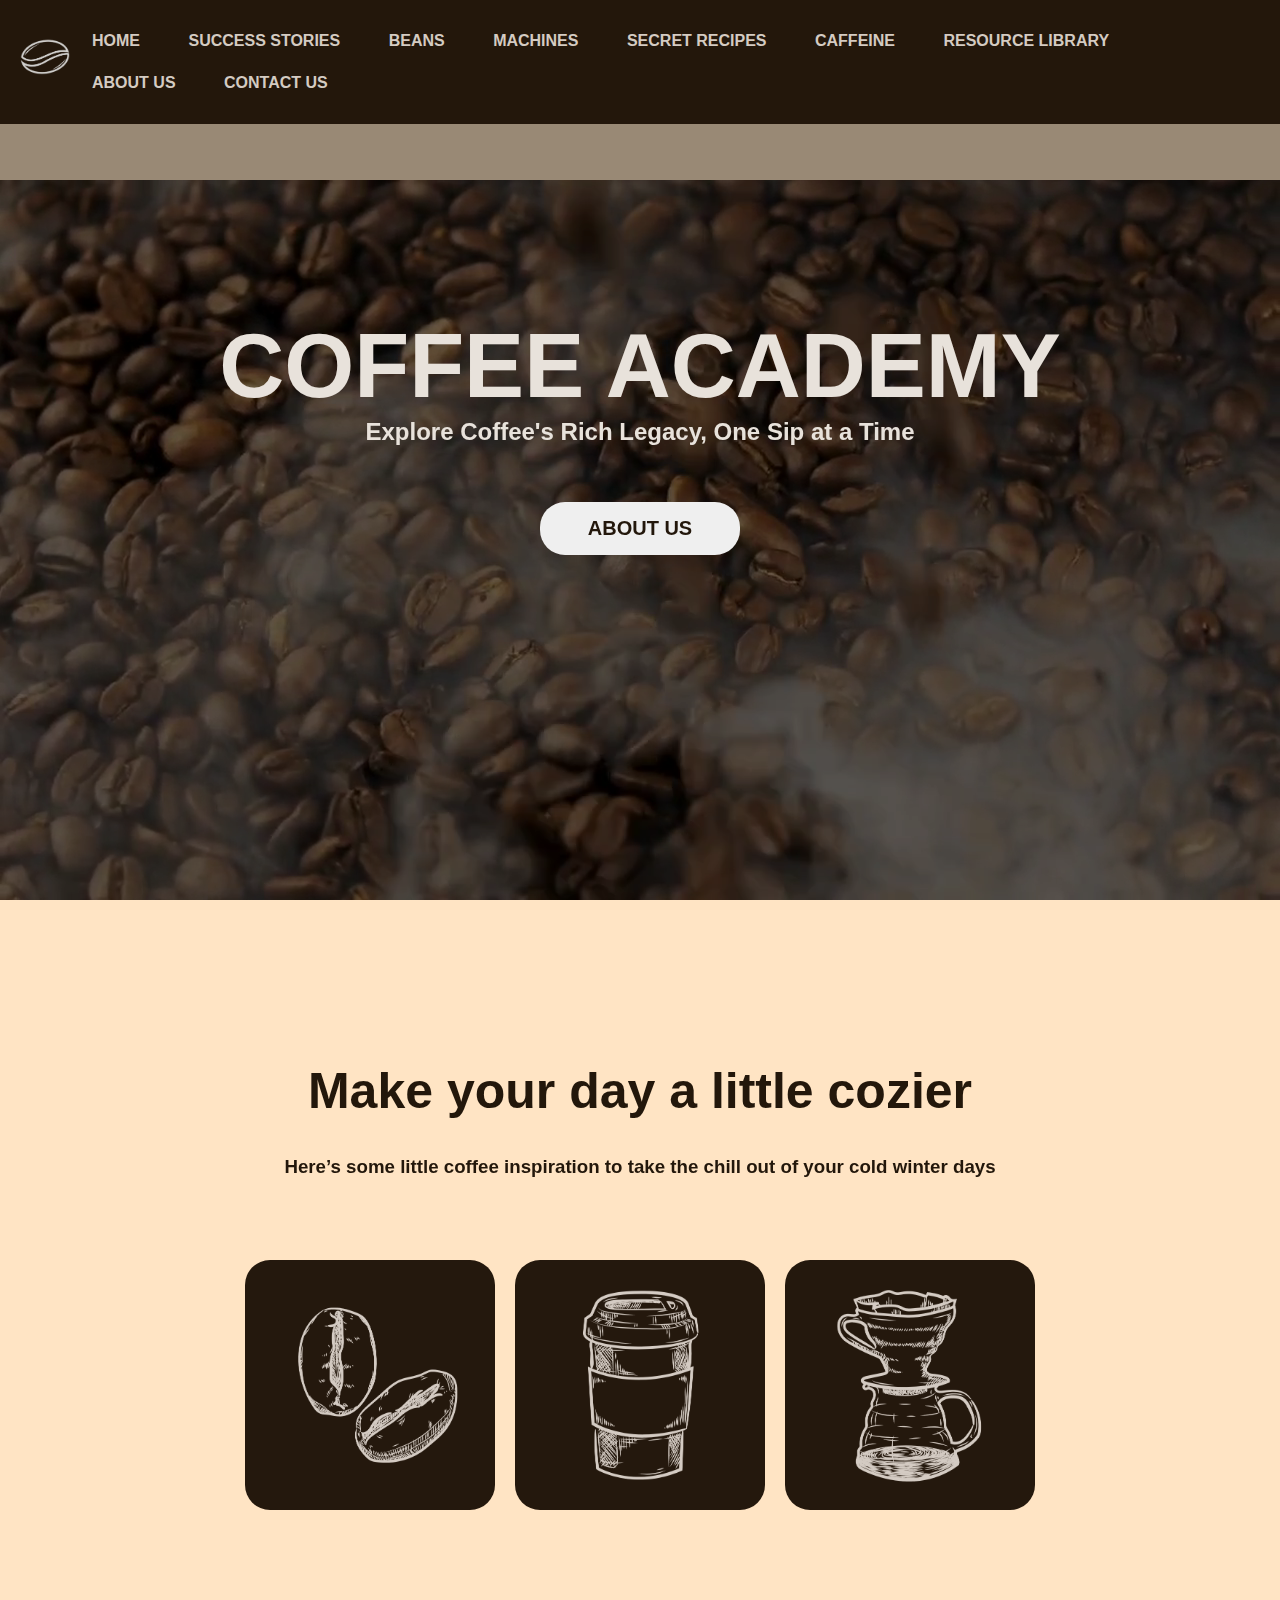
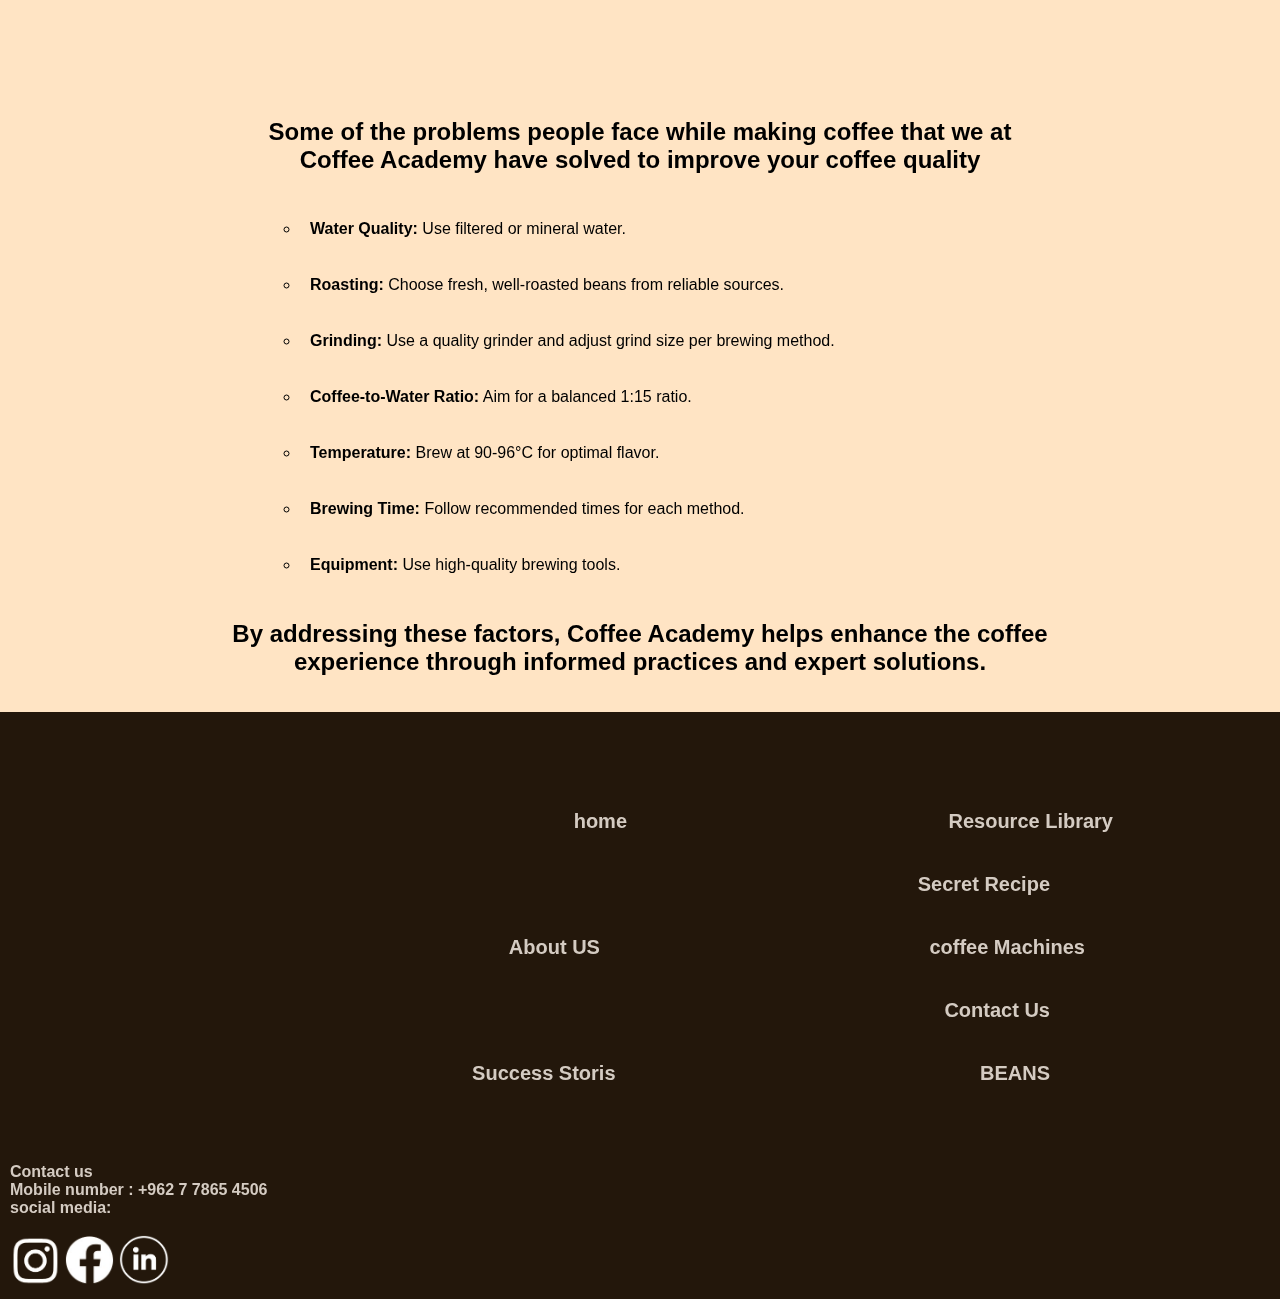
==== index.html @ eee1f83b "Update index.html" ====
<!DOCTYPE html>
<html lang="en">
<link rel="stylesheet" href="style.css">

<head>

  <title>COFFEE ACADEMY</title>
  <link rel="shortcut icon" type="x-icon" href="logopreview.png">
  <meta name="viewport" content="width=device-width, initial-scale=1.0">
  <style>
    .logo-left {
      position: fixed;
      top: 20%;
      left: -80px;
      width: 250px;
      opacity: 0.8;
      transform: rotate(-10deg);
      z-index: -2;

    }

    .logo-right {
      position: fixed;
      top: 50%;
      right: -60px;
      width: 250px;
      opacity: 0.8;
      transform: rotate(20deg);
      z-index: -2;
    }
  </style>
</head>




<body>


  <div class="panner">
    <video autoplay loop muted plays-inline>
      <source src="bun.mp4">
    </video>
    <div class="navbar">
      <a href="index.html"> <img class="logo" src="logo.png"></a>
      <nav>
        <ul>
          <li><a href="index.html">home</a></li>
          <li><a href="SuccessStoris.html">Success Stories</a></li>
          <li><a href="Albun.html">BEANS</a></li>
          <li><a href="Machines.html">Machines</a></li>
          <li><a href="SecretRecipe.html">Secret Recipes</a></li>
          <li><a href="caffeine.html">caffeine</a></li>
          <li><a href="ResourceLibrary.html">Resource Library</a></li>
          <li><a href="AboutUS.html">About Us</a></li>
          <li><a href="ContactUs.html">Contact Us</a></li>
        </ul>
      </nav>
    </div>


    <div class="content">
      <h1>COFFEE ACADEMY</h1>
      <h2>Explore Coffee's Rich Legacy, One Sip at a Time</h2>
      <br><br>
      <div>
        <a href="AboutUS.html"> <button type="button">ABOUT US</button></a>
      </div>
    </div>
  </div>
  <img class="logo-left" src="logo.png" alt="Logo">
  <img class="logo-right" src="logo.png" alt="Logo">

  <div class="medl">
    <br>
    <br>
    <br>
    <br>
    <br>
    <br>
    <br>
    <br>
    <br>

    <div class="med">
      <h1>Make your day a little cozier</h1>
      <br>
      <br>
      <h3>Here’s some little coffee inspiration to take the chill out of your cold winter days</h3>
    </div>
    <br>
    <br>
    <br>
    <br>


    <div class="imagess">



      <a href="Albun.html" id="beans">
        <div class="beans"></div>
      </a>


      <a href="SecretRecipe.html">
        <div class="Secret"></div>
      </a>

      <a href="Machines.html">
        <div class="machines"></div>
      </a>

    </div>
    <br>
    <br>
    <br>
    <br>
    <br>
    <br>
    <br>
    <br>
    <br>
    <div class="problems">
      <br>
      <br>



      <h2>Some of the problems people face while making coffee that we at <br><strong> Coffee Academy </strong>have
        solved to improve your coffee quality
      </h2>
      <br><br>

      <ul>
        <li>
          <strong> Water Quality:</strong> Use filtered or mineral water.

        </li>
        <br>
        <li>
          <strong> Roasting:</strong> Choose fresh, well-roasted beans from reliable sources.
        </li>
        <br>
        <li>
          <strong> Grinding:</strong> Use a quality grinder and adjust grind size per brewing method.
        </li>
        <br>
        <li>
          <strong> Coffee-to-Water Ratio:</strong> Aim for a balanced 1:15 ratio.
        </li>
        <br>
        <li>
          <strong> Temperature:</strong> Brew at 90-96°C for optimal flavor.
        </li>
        <br>
        <li>
          <strong> Brewing Time:</strong> Follow recommended times for each method.
        </li>
        <br>
        <li>
          <strong> Equipment:</strong> Use high-quality brewing tools.
        </li>
        <br>
      </ul>
      <br>


      <h2>By addressing these factors, Coffee Academy helps enhance the coffee<br> experience through informed practices
        and expert solutions.</h2>
      <br>
      <br>

    </div>
  </div>






  <div class="header">
    <br>
    <nav>
      <ul>
        <li style="padding: 20px 200px;"><a href="test.html">home</a></li>
        <li style="padding: 20px 117px;"> <a href="ResourceLibrary.html">Resource Library</a></li>
        <li><a href="SecretRecipe.html">Secret Recipe</a></li> <br>
        <li><a href="AboutUS.html">About US</a></li>
        <li style="padding: 20px 145px;"><a href="Machines.html">coffee Machines</a></li>
        <li> <a href="ContactUs.html">Contact Us</a></li> <br>
        <li><a href="SuccessStoris.html">Success Storis</a></li>
        <li><a href="Albun.html">BEANS</a></li>
      </ul>

    </nav>
    <br>
    <div class="fot">



      <p>Contact us</p>
      Mobile number : +962 7 7865 4506<br>
      social media: <br><br>
      <a href="https://www.instagram.com/_jehad05_/" target="_blank"><img src="instagram.png" width="50"></a>

      <a href="https://m.facebook.com/100013877677379/" target="_blank"><img src="facebook.png" width="50"></a>

      <a href="https://jo.linkedin.com/in/jehad-alhourani-33909a2b1?trk=people-guest_people_search-card"
        target="_blank"><img src="linkedin.png" width="50"></a>

    </div>

  </div>


</body>

</html>
---- style.css ----
* {
  margin: 0;
  padding: 0;
  font-family: sans-serif;
  box-sizing: border-box;
}

body {
  font-family: Arial, Helvetica, sans-serif;
  background-color: bisque;

}

.panner {
  width: 100%;
  height: 100vh;
  background-image: linear-gradient(rgba(0, 0, 0, 0.40), rgba(0, 0, 0, 0.40));
  background-position: center;
  background-size: center;
}

.navbar {
  width: 100%;
  padding: 20px;
  margin: auto;
  display: flex;
  align-items: center;
  justify-content: space-between;
  background-color: #23170B;
  position: fixed;
  top: 0;
  right: 0;
  left: 0;
  z-index: 1;

}

.logo {
  width: 50px;
  margin-top: -7px;
  cursor: pointer;
  border-radius: 70px;
}


.navbar ul li {
  list-style: none;
  display: inline-block;
  margin: 12px;

}

.navbar ul li a {
  text-decoration: none;
  text-transform: uppercase;
  color: #d4cbc2;
  font-weight: 600;
  padding: 10px;
}

li a:hover {
  background: rgb(0, 0, 0);
  transition: 0.3s;
  border-radius: 30px;
}

.navbar a:hover {
  color: #e8e2db;
}

.content {
  width: 100%;
  position: absolute;
  color: #e8e2db;
  top: 45%;
  transform: translateY(-50%);
  text-align: center;
  z-index: 0;
}

.content h1 {
  margin-top: 80px;
  font-size: 90px;
  font-weight: 800;
}

button {
  width: 200px;
  padding: 15px;
  margin: 20px 5px;
  text-align: center;
  border-radius: 25px;
  color: #23170B;
  border: 2px;
  font-size: 20px;
  cursor: pointer;
  font-weight: 600;
}

button:hover {
  background: #23170B;
  transition: 0.5s;
}

button:hover {
  color: #d4cbc3;
}

.panner video {
  position: absolute;
  right: 0;
  bottom: 0;
  z-index: -1;
}

@media(min-aspect-ratio : 16/9) {
  .panner video {
    width: 100%;
    height: auto;
  }
}

.email h1 {
  color: #23170B;
}

.email h2 {
  text-align: center;
  color: #23170B;
}

.email h3 {
  text-align: center;
  color: #544333;
}

.email h3:hover {
  background-color: #23170B;
  color: #d4cbc2;
  transition: 0.3s;
  border-radius: 25px;
  padding: 10px;
  margin: 15px;
}

.email a {
  text-decoration: none;
}

.header {
  background-color: #23170B;
  font-weight: 600;
  color: #d4cbc2;
  padding: 10px;
}

.header nav {
  margin-top: 10px;
  align-items: center;
  justify-content: flex-end;
  text-align: right;
  padding: 40px;

}

.header nav ul li {
  list-style: none;
  display: inline-block;
  padding: 20px 180px;

}

.header nav ul li a {
  color: #d4cbc2;
  text-decoration: none;
  font-size: 20px;
}

.fot {
  padding-bottom: 0;
}

.form {
  text-align: center
}

.f1 {

  font-size: 20px;
  font-weight: 600;

}

.centar {
  color: #23170B;
  margin: 0px 10px;
  padding: 10px;
}

.head {
  text-align: center;
  color: #d4cbc3;
}

.head1 {

  text-align: center;
  color: #d4cbc3;
}

.head2 {
  text-align: center;
  color: #23170B;
  padding: 10px;
}

.med {
  text-align: center;
  color: #23170B;
}

.med h1 {
  font-size: 50px;
}


.problems {
  text-align: center;
}

.problems ul li {
  list-style: circle;
  margin: 0px 300px;
  padding: 10px;
  text-align: left;
}


.imagess {
  justify-content: center;
  display: flex;
}

.beans {
  background-image: url(beanx.png);
  background-repeat: no-repeat;
  background-size: cover;
  background-position: center;
  z-index: 1;
  padding: 10px;
  border-radius: 25px;
  width: 250px;
  height: 250px;
  margin: 10px;
}

.beans:hover {
  background-image: url(BEANSBLUR.png);
  background-repeat: no-repeat;
  background-size: cover;
  width: 260px;
  height: 260px;
  transition: 0.5s;
}

.Secret {
  background-image: url(recepes.png);
  background-repeat: no-repeat;
  background-size: cover;
  background-position: center;
  z-index: 1;
  border-radius: 25px;
  width: 250px;
  height: 250px;
  margin: 10px;
}

.Secret:hover {
  background-image: url(SecretBLUR.png);
  background-repeat: no-repeat;
  background-size: cover;
  width: 260px;
  height: 260px;
  transition: 0.5s;
}

.machines {
  background-image: url(v60mach.png);
  background-repeat: no-repeat;
  background-size: cover;
  background-position: center;
  z-index: 1;
  border-radius: 25px;
  width: 250px;
  height: 250px;
  margin: 10px;
}

.machines:hover {
  background-image: url(MACHINESBLUR.png);
  background-repeat: no-repeat;
  background-size: cover;
  width: 260px;
  height: 260px;
  transition: 0.5s;
}
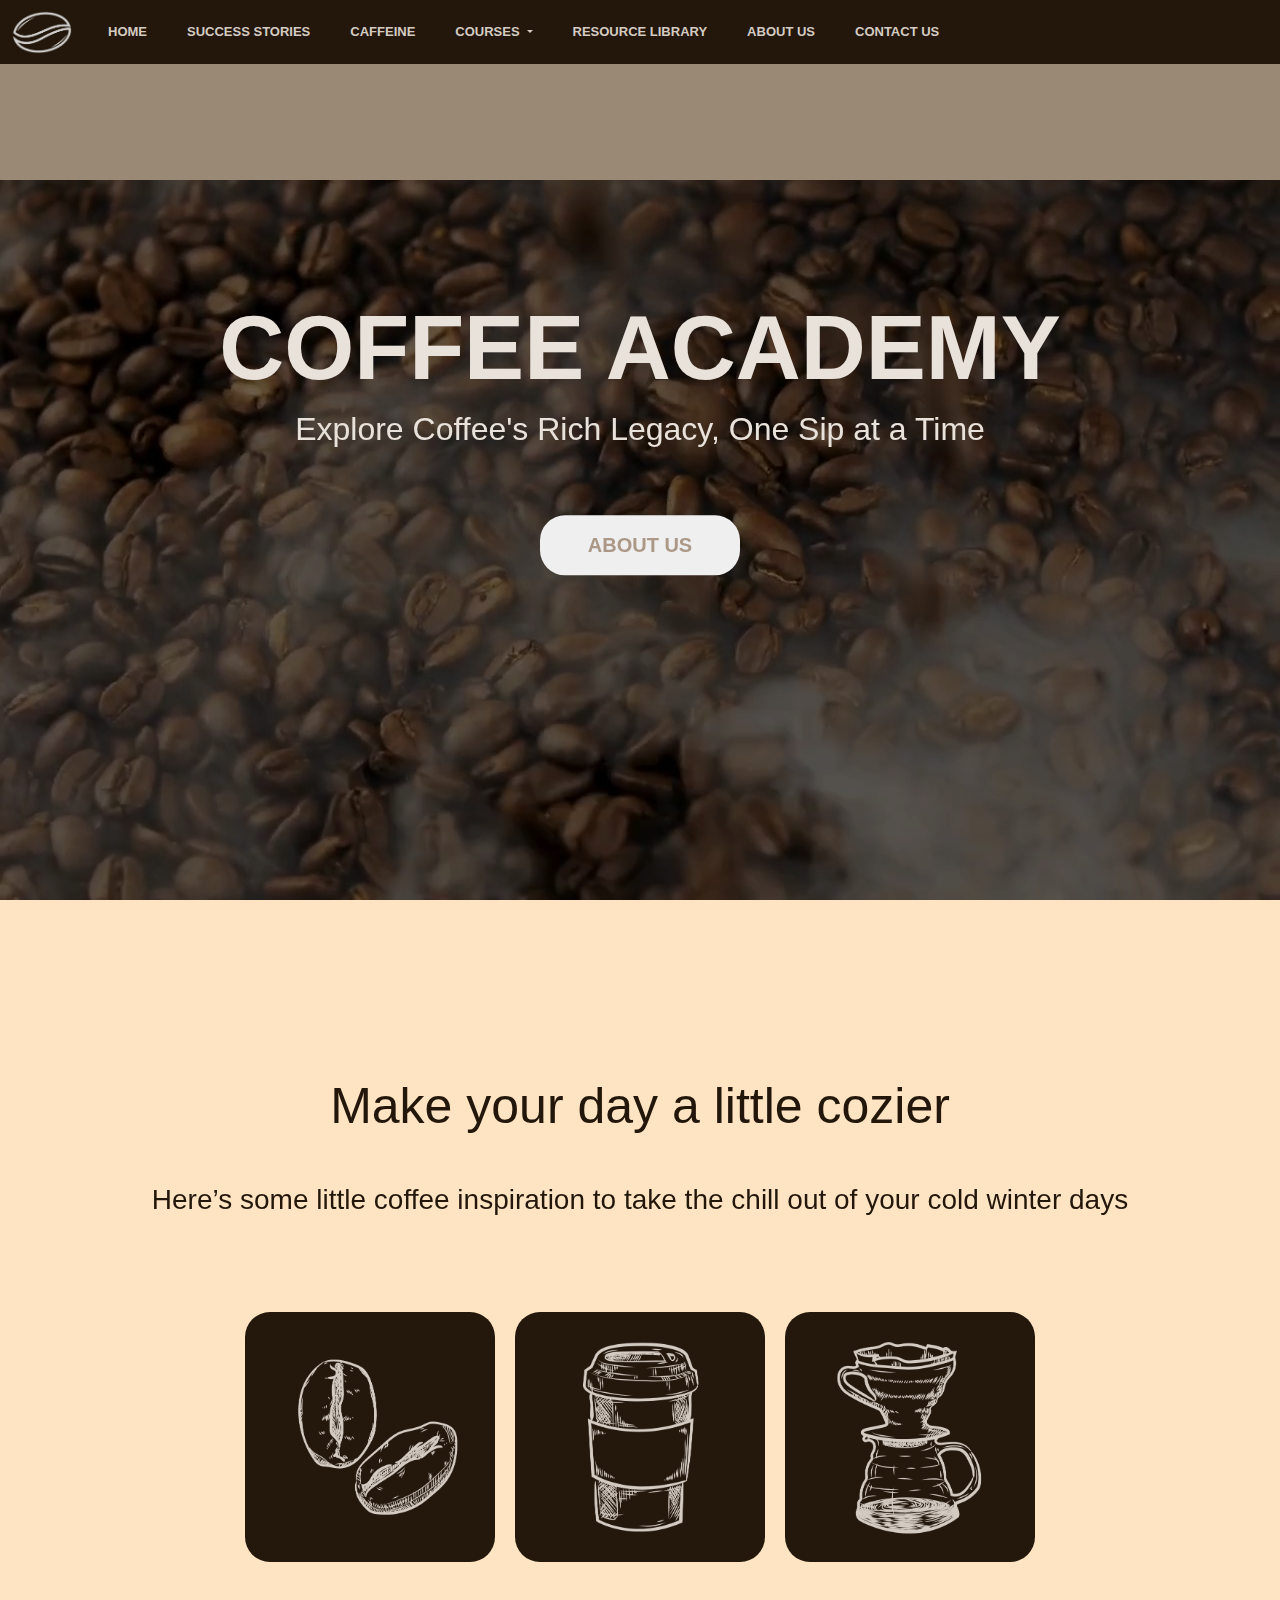
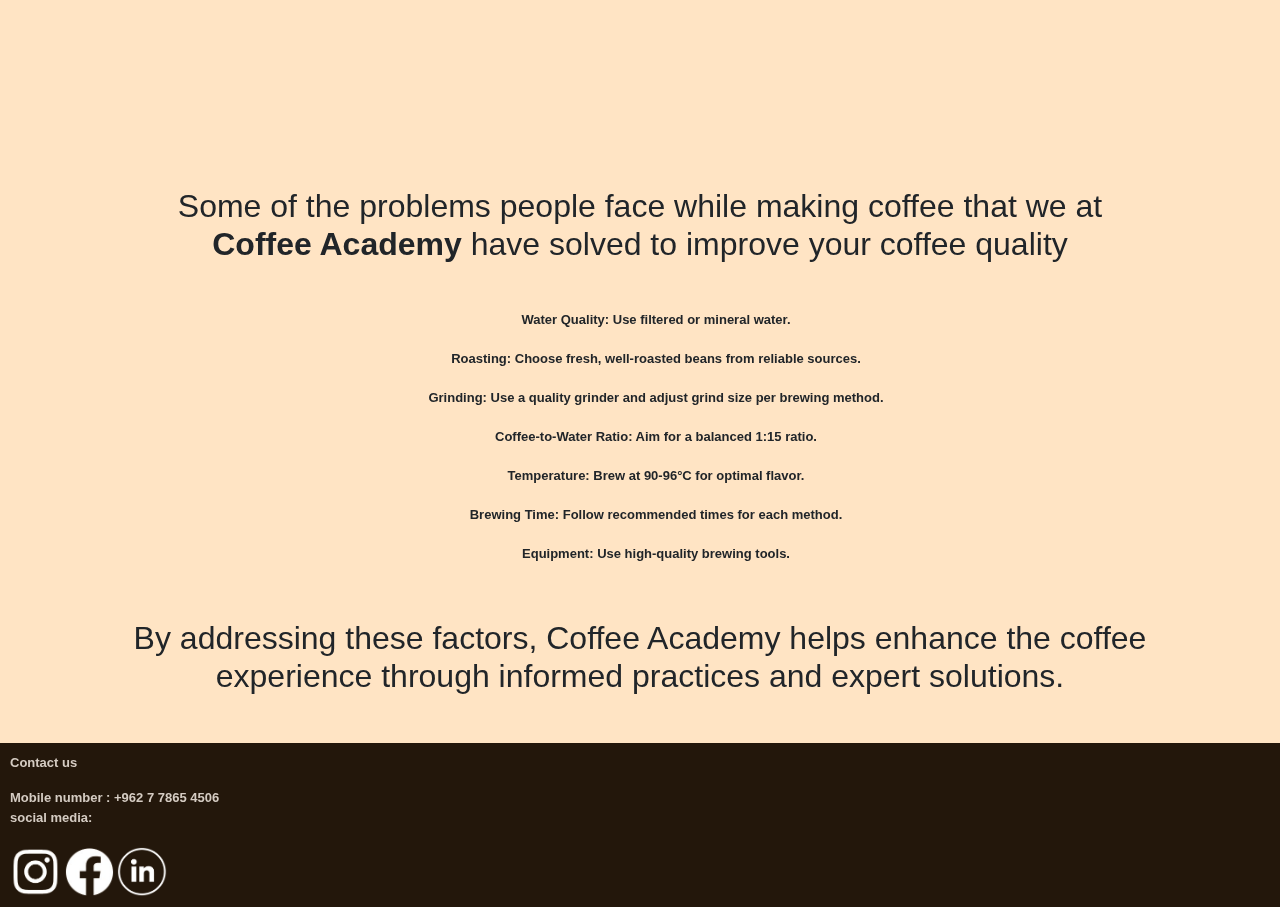
==== commit 02758585: "Update index.html" ====
--- a/index.html
+++ b/index.html
@@ -3,11 +3,23 @@
 <link rel="stylesheet" href="style.css">
 
 <head>
+    <link href="https://cdn.jsdelivr.net/npm/bootstrap@5.3.3/dist/css/bootstrap.min.css" rel="stylesheet" integrity="sha384-QWTKZyjpPEjISv5WaRU9OFeRpok6YctnYmDr5pNlyT2bRjXh0JMhjY6hW+ALEwIH" crossorigin="anonymous">
+
 
   <title>COFFEE ACADEMY</title>
   <link rel="shortcut icon" type="x-icon" href="logopreview.png">
   <meta name="viewport" content="width=device-width, initial-scale=1.0">
   <style>
+            body {
+            font-family: Arial, sans-serif;
+            margin: 0;
+            padding: 0;
+            font-family: serif;
+            font-weight: 600;
+            font-size: small;
+            background-color: bisque;
+
+        }
     .logo-left {
       position: fixed;
       top: 20%;
@@ -28,6 +40,77 @@
       transform: rotate(20deg);
       z-index: -2;
     }
+    .imagess {
+  justify-content: center;
+  
+  display: flex;
+  flex-wrap: wrap;
+  /* للتمديد  */
+  justify-content: center;
+}
+    .beans {
+  background-image: url(beanx.png);
+  background-repeat: no-repeat;
+  background-size: cover;
+  background-position: center;
+  z-index: 1;
+  padding: 10px;
+  border-radius: 25px;
+  width: 250px;
+  height: 250px;
+  margin: 10px;
+}
+
+.beans:hover {
+  background-image: url(BEANSBLUR.png);
+  background-repeat: no-repeat;
+  background-size: cover;
+  width: 260px;
+  height: 260px;
+  transition: 0.5s;
+}
+
+.Secret {
+  background-image: url(recepes.png);
+  background-repeat: no-repeat;
+  background-size: cover;
+  background-position: center;
+  z-index: 1;
+  border-radius: 25px;
+  width: 250px;
+  height: 250px;
+  margin: 10px;
+}
+
+.Secret:hover {
+  background-image: url(SecretBLUR.png);
+  background-repeat: no-repeat;
+  background-size: cover;
+  width: 260px;
+  height: 260px;
+  transition: 0.5s;
+}
+
+.machines {
+  background-image: url(v60mach.png);
+  background-repeat: no-repeat;
+  background-size: cover;
+  background-position: center;
+  z-index: 1;
+  border-radius: 25px;
+  width: 250px;
+  height: 250px;
+  margin: 10px;
+}
+
+.machines:hover {
+  background-image: url(MACHINESBLUR.png);
+  background-repeat: no-repeat;
+  background-size: cover;
+  width: 260px;
+  height: 260px;
+  transition: 0.5s;
+}
   </style>
 </head>
 
@@ -36,41 +119,83 @@
 
 <body>
 
+<div class="container-fluid" style="padding: 0%;">
 
   <div class="panner">
     <video autoplay loop muted plays-inline>
       <source src="bun.mp4">
     </video>
-    <div class="navbar">
-      <a href="index.html"> <img class="logo" src="logo.png"></a>
-      <nav>
-        <ul>
-          <li><a href="index.html">home</a></li>
-          <li><a href="SuccessStoris.html">Success Stories</a></li>
-          <li><a href="Albun.html">BEANS</a></li>
-          <li><a href="Machines.html">Machines</a></li>
-          <li><a href="SecretRecipe.html">Secret Recipes</a></li>
-          <li><a href="caffeine.html">caffeine</a></li>
-          <li><a href="ResourceLibrary.html">Resource Library</a></li>
-          <li><a href="AboutUS.html">About Us</a></li>
-          <li><a href="ContactUs.html">Contact Us</a></li>
-        </ul>
+    <nav class="navbar navbar-expand-lg bg-body-tertiary" style="padding: 0%;" >
+      <div class="container-fluid" style="  background-color: #23170B;  ;">
+            <a class="navbar-brand" href="index.html">
+                <img src="logo.png" alt="Bootstrap" width="60" height="44">
+              </a>
+          <button class="navbar-toggler" type="button" data-bs-toggle="collapse" data-bs-target="#navbarSupportedContent" aria-controls="navbarSupportedContent" aria-expanded="false" aria-label="Toggle navigation">
+            <span class="navbar-toggler-icon"></span>
+          </button>
+          <div class="collapse navbar-collapse" id="navbarSupportedContent">
+            <ul class="navbar-nav me-auto mb-2 mb-lg-0">
+              <li class="nav-item">
+                <a class="nav-link active" aria-current="page" href="index.html" style="color: #d4cbc2;">Home</a>
+              </li>
+              <li class="nav-item">
+                <a class="nav-link" href="SuccessStoris.html" style="color: #d4cbc2;">Success Stories</a>
+              </li>
+              <li class="nav-item">
+                <a class="nav-link" href="caffeine.html" style="color: #d4cbc2;">caffeine</a>
+              </li>
+              <li class="nav-item dropdown">
+                <a class="nav-link dropdown-toggle"  role="button" data-bs-toggle="dropdown" aria-expanded="false" style="color: #d4cbc2;">
+                  Courses
+                </a>
+                <ul class="dropdown-menu" style="  background-color: #23170B; ">
+                  <li><a class="dropdown-item" href="Albun.html" style="color: #d4cbc2;">BEANS</a></li>
+                  <li><a class="dropdown-item" href="Machines.html" style="color: #d4cbc2;">Machines</a></li>
+                  <li><a class="dropdown-item" href="SecretRecipe.html" style="color: #d4cbc2;">Secret Recipes</a></li>
+                </ul>
+              </li>
+              <li class="nav-item">
+                <a class="nav-link" href="ResourceLibrary.html" style="color: #d4cbc2;">Resource Library</a>
+              </li>
+              <li class="nav-item">
+                <a class="nav-link" href="AboutUS.html" style="color: #d4cbc2;">About Us</a>
+              </li>
+              <li class="nav-item">
+                <a class="nav-link" href="ContactUs.html" style="color: #d4cbc2;">Contact Us</a>
+              </li>
+              
+            </ul>
+            
+          </div>
+        </div>
       </nav>
-    </div>
-
+
+      
 
     <div class="content">
       <h1>COFFEE ACADEMY</h1>
       <h2>Explore Coffee's Rich Legacy, One Sip at a Time</h2>
       <br><br>
-      <div>
-        <a href="AboutUS.html"> <button type="button">ABOUT US</button></a>
+      <div >
+        <a href="AboutUS.html"> <button type="button" style="  width: 200px;
+          padding: 15px;
+          margin: 20px 5px;
+          text-align: center;
+          border-radius: 25px;
+          color: #ab9887;
+          border: 2px;
+          font-size: 20px;
+          cursor: pointer;
+          font-weight: 600;
+          
+          ">ABOUT US</button></a>
       </div>
     </div>
   </div>
+</div>
   <img class="logo-left" src="logo.png" alt="Logo">
   <img class="logo-right" src="logo.png" alt="Logo">
-
+  
   <div class="medl">
     <br>
     <br>
@@ -94,10 +219,10 @@
     <br>
 
 
-    <div class="imagess">
-
-
-
+    <div class="imagess ">
+
+
+      
       <a href="Albun.html" id="beans">
         <div class="beans"></div>
       </a>
@@ -121,7 +246,7 @@
     <br>
     <br>
     <br>
-    <div class="problems">
+    <div class="container-fluid" style="text-align: center;">
       <br>
       <br>
 
@@ -132,7 +257,7 @@
       </h2>
       <br><br>
 
-      <ul>
+      <ul style="list-style: none;">
         <li>
           <strong> Water Quality:</strong> Use filtered or mineral water.
 
@@ -180,21 +305,7 @@
 
 
   <div class="header">
-    <br>
-    <nav>
-      <ul>
-        <li style="padding: 20px 200px;"><a href="test.html">home</a></li>
-        <li style="padding: 20px 117px;"> <a href="ResourceLibrary.html">Resource Library</a></li>
-        <li><a href="SecretRecipe.html">Secret Recipe</a></li> <br>
-        <li><a href="AboutUS.html">About US</a></li>
-        <li style="padding: 20px 145px;"><a href="Machines.html">coffee Machines</a></li>
-        <li> <a href="ContactUs.html">Contact Us</a></li> <br>
-        <li><a href="SuccessStoris.html">Success Storis</a></li>
-        <li><a href="Albun.html">BEANS</a></li>
-      </ul>
-
-    </nav>
-    <br>
+   
     <div class="fot">
 
 
@@ -214,6 +325,7 @@
   </div>
 
 
+<script src="https://cdn.jsdelivr.net/npm/bootstrap@5.3.3/dist/js/bootstrap.bundle.min.js" integrity="sha384-YvpcrYf0tY3lHB60NNkmXc5s9fDVZLESaAA55NDzOxhy9GkcIdslK1eN7N6jIeHz" crossorigin="anonymous"></script>
 </body>
 
 </html>
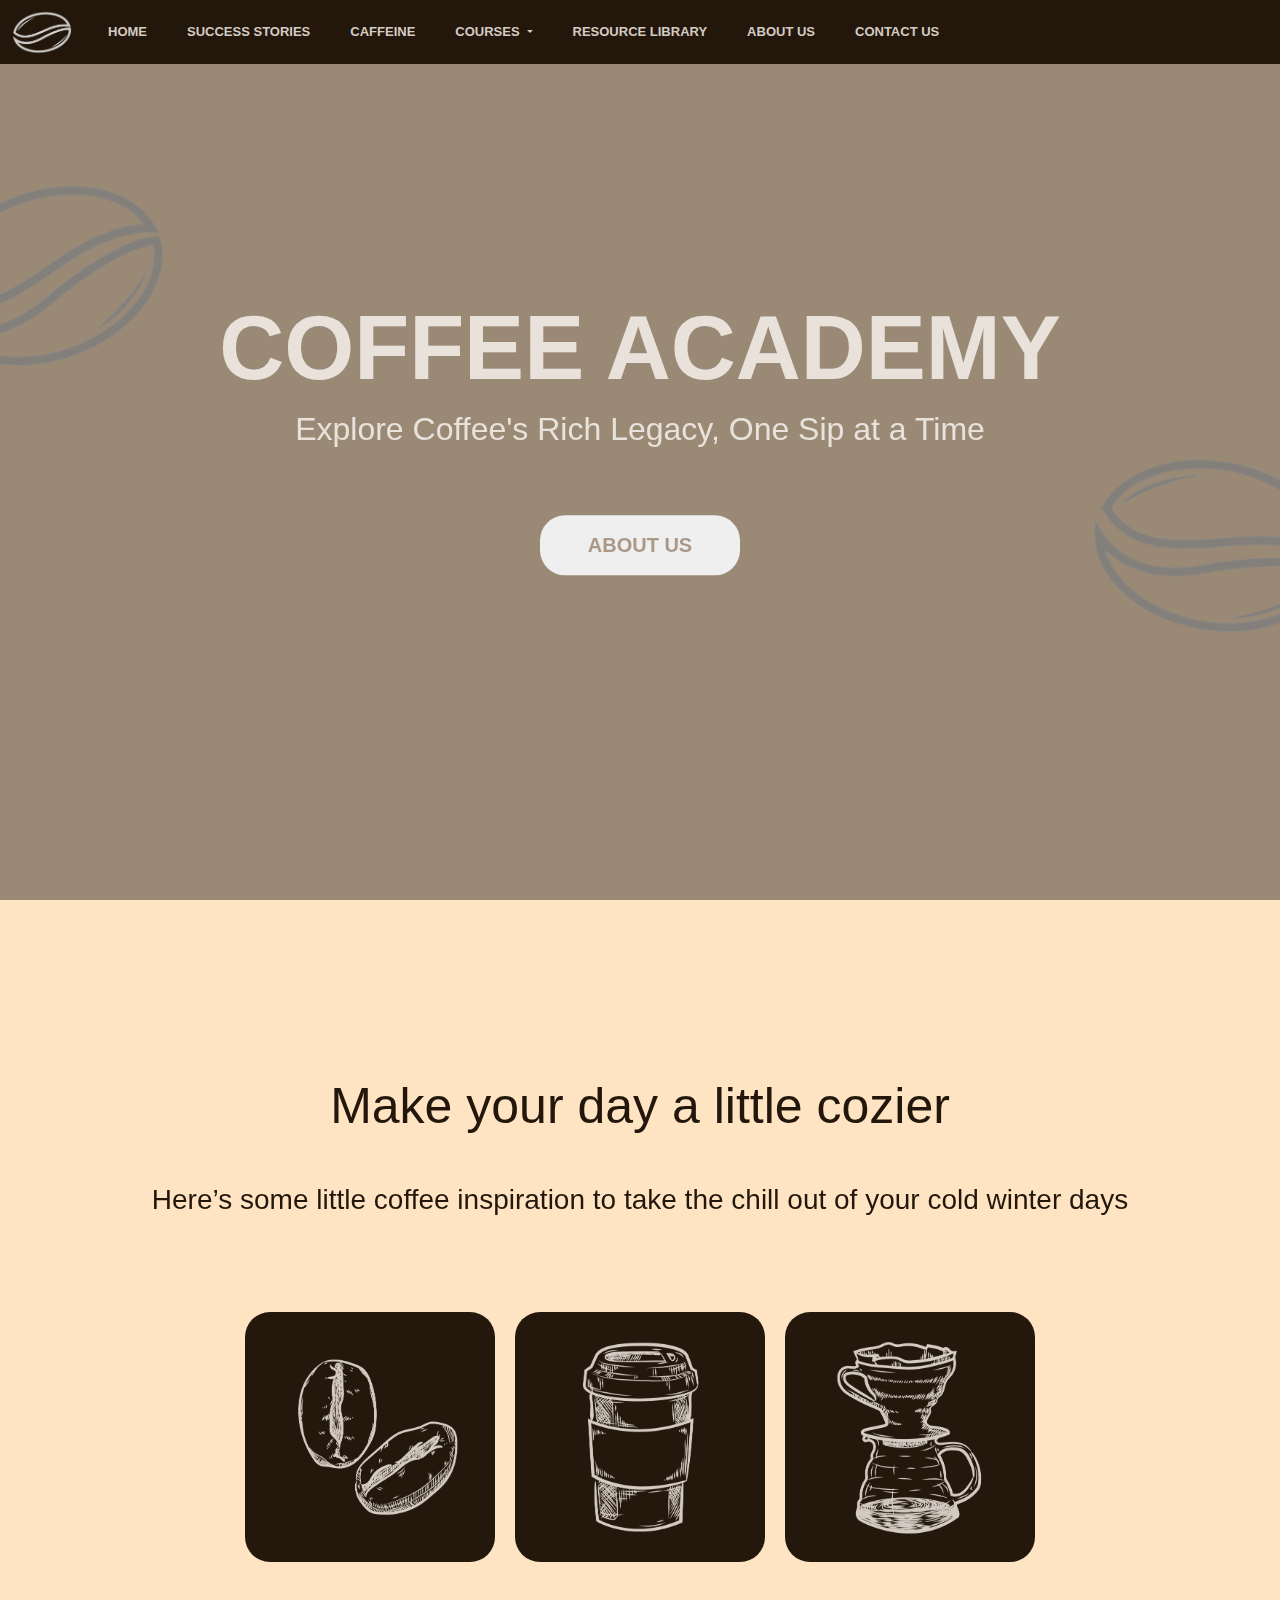
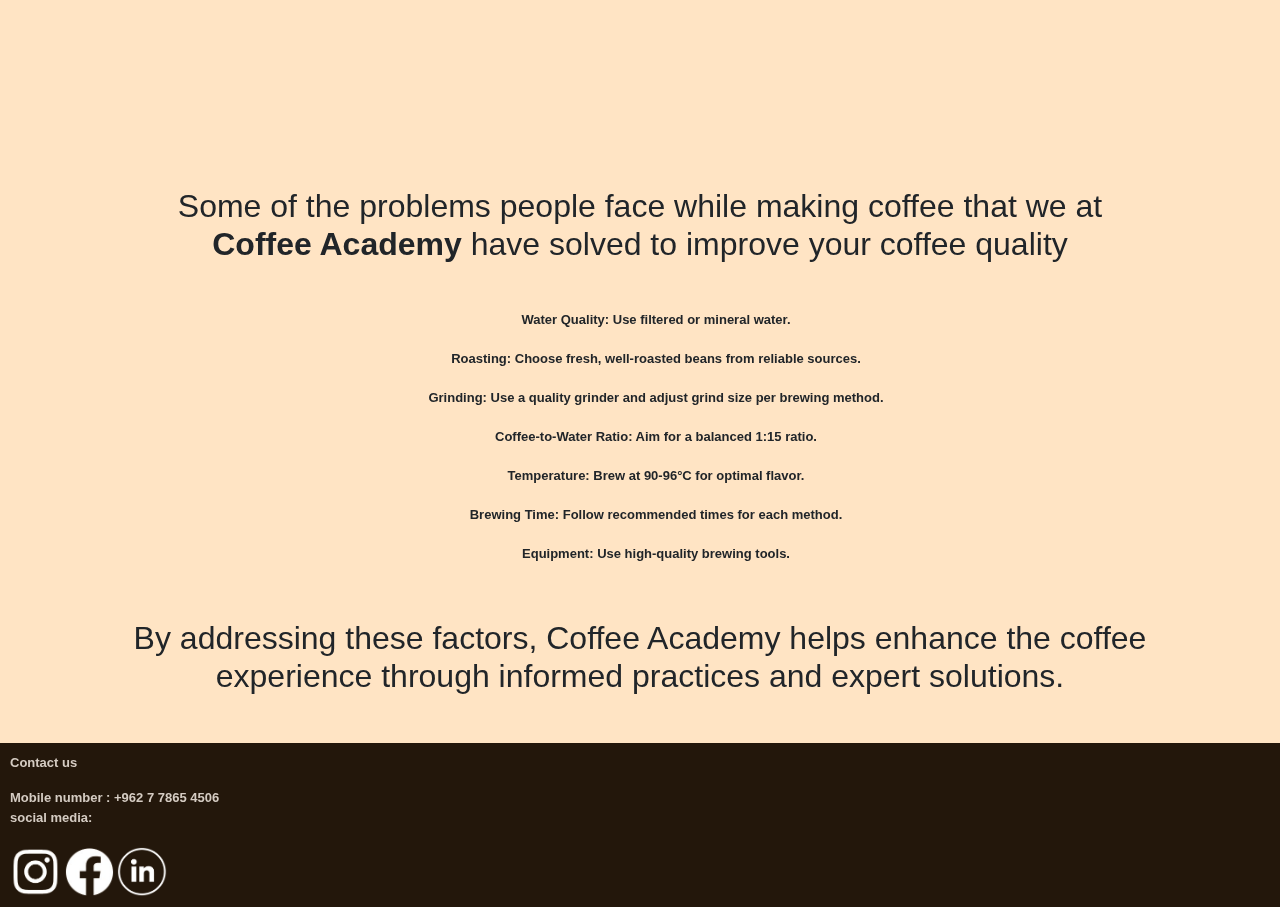
==== commit b16d1b7a: "Update index.html" ====
--- a/index.html
+++ b/index.html
@@ -3,23 +3,25 @@
 <link rel="stylesheet" href="style.css">
 
 <head>
-    <link href="https://cdn.jsdelivr.net/npm/bootstrap@5.3.3/dist/css/bootstrap.min.css" rel="stylesheet" integrity="sha384-QWTKZyjpPEjISv5WaRU9OFeRpok6YctnYmDr5pNlyT2bRjXh0JMhjY6hW+ALEwIH" crossorigin="anonymous">
+  <link href="https://cdn.jsdelivr.net/npm/bootstrap@5.3.3/dist/css/bootstrap.min.css" rel="stylesheet"
+    integrity="sha384-QWTKZyjpPEjISv5WaRU9OFeRpok6YctnYmDr5pNlyT2bRjXh0JMhjY6hW+ALEwIH" crossorigin="anonymous">
 
 
   <title>COFFEE ACADEMY</title>
   <link rel="shortcut icon" type="x-icon" href="logopreview.png">
   <meta name="viewport" content="width=device-width, initial-scale=1.0">
   <style>
-            body {
-            font-family: Arial, sans-serif;
-            margin: 0;
-            padding: 0;
-            font-family: serif;
-            font-weight: 600;
-            font-size: small;
-            background-color: bisque;
-
-        }
+    body {
+      font-family: Arial, sans-serif;
+      margin: 0;
+      padding: 0;
+      font-family: serif;
+      font-weight: 600;
+      font-size: small;
+      background-color: bisque;
+
+    }
+
     .logo-left {
       position: fixed;
       top: 20%;
@@ -40,77 +42,84 @@
       transform: rotate(20deg);
       z-index: -2;
     }
+
     .imagess {
-  justify-content: center;
-  
-  display: flex;
-  flex-wrap: wrap;
-  /* للتمديد  */
-  justify-content: center;
-}
+      justify-content: center;
+
+      display: flex;
+      flex-wrap: wrap;
+      /* للتمديد  */
+      justify-content: center;
+    }
+
     .beans {
-  background-image: url(beanx.png);
-  background-repeat: no-repeat;
-  background-size: cover;
-  background-position: center;
-  z-index: 1;
-  padding: 10px;
-  border-radius: 25px;
-  width: 250px;
-  height: 250px;
-  margin: 10px;
-}
-
-.beans:hover {
-  background-image: url(BEANSBLUR.png);
-  background-repeat: no-repeat;
-  background-size: cover;
-  width: 260px;
-  height: 260px;
-  transition: 0.5s;
-}
-
-.Secret {
-  background-image: url(recepes.png);
-  background-repeat: no-repeat;
-  background-size: cover;
-  background-position: center;
-  z-index: 1;
-  border-radius: 25px;
-  width: 250px;
-  height: 250px;
-  margin: 10px;
-}
-
-.Secret:hover {
-  background-image: url(SecretBLUR.png);
-  background-repeat: no-repeat;
-  background-size: cover;
-  width: 260px;
-  height: 260px;
-  transition: 0.5s;
-}
-
-.machines {
-  background-image: url(v60mach.png);
-  background-repeat: no-repeat;
-  background-size: cover;
-  background-position: center;
-  z-index: 1;
-  border-radius: 25px;
-  width: 250px;
-  height: 250px;
-  margin: 10px;
-}
-
-.machines:hover {
-  background-image: url(MACHINESBLUR.png);
-  background-repeat: no-repeat;
-  background-size: cover;
-  width: 260px;
-  height: 260px;
-  transition: 0.5s;
-}
+      background-image: url(beanx.png);
+      background-repeat: no-repeat;
+      background-size: cover;
+      background-position: center;
+      z-index: 1;
+      padding: 10px;
+      border-radius: 25px;
+      width: 250px;
+      height: 250px;
+      margin: 10px;
+    }
+
+    .beans:hover {
+      background-image: url(BEANSBLUR.png);
+      background-repeat: no-repeat;
+      background-size: cover;
+      width: 260px;
+      height: 260px;
+      transition: 0.5s;
+    }
+
+    .Secret {
+      background-image: url(recepes.png);
+      background-repeat: no-repeat;
+      background-size: cover;
+      background-position: center;
+      z-index: 1;
+      border-radius: 25px;
+      width: 250px;
+      height: 250px;
+      margin: 10px;
+    }
+
+    .Secret:hover {
+      background-image: url(SecretBLUR.png);
+      background-repeat: no-repeat;
+      background-size: cover;
+      width: 260px;
+      height: 260px;
+      transition: 0.5s;
+    }
+
+    .machines {
+      background-image: url(v60mach.png);
+      background-repeat: no-repeat;
+      background-size: cover;
+      background-position: center;
+      z-index: 1;
+      border-radius: 25px;
+      width: 250px;
+      height: 250px;
+      margin: 10px;
+    }
+
+    .machines:hover {
+      background-image: url(MACHINESBLUR.png);
+      background-repeat: no-repeat;
+      background-size: cover;
+      width: 260px;
+      height: 260px;
+      transition: 0.5s;
+    }
+
+    .navbar-toggler-icon {
+      background-color: #d4cbc2;
+      border-radius: 10px;
+    }
   </style>
 </head>
 
@@ -119,18 +128,18 @@
 
 <body>
 
-<div class="container-fluid" style="padding: 0%;">
-
-  <div class="panner">
-    <video autoplay loop muted plays-inline>
-      <source src="bun.mp4">
-    </video>
-    <nav class="navbar navbar-expand-lg bg-body-tertiary" style="padding: 0%;" >
-      <div class="container-fluid" style="  background-color: #23170B;  ;">
-            <a class="navbar-brand" href="index.html">
-                <img src="logo.png" alt="Bootstrap" width="60" height="44">
-              </a>
-          <button class="navbar-toggler" type="button" data-bs-toggle="collapse" data-bs-target="#navbarSupportedContent" aria-controls="navbarSupportedContent" aria-expanded="false" aria-label="Toggle navigation">
+  <div class="container-fluid" style="padding: 0%;">
+
+    <div class="panner">
+
+      <nav class="navbar navbar-expand-lg bg-body-tertiary" style="padding: 0%;">
+        <div class="container-fluid" style="  background-color: #23170B;  ;">
+          <a class="navbar-brand" href="index.html">
+            <img src="logo.png" alt="Bootstrap" width="60" height="44">
+          </a>
+          <button class="navbar-toggler" type="button" data-bs-toggle="collapse"
+            data-bs-target="#navbarSupportedContent" aria-controls="navbarSupportedContent" aria-expanded="false"
+            aria-label="Toggle navigation">
             <span class="navbar-toggler-icon"></span>
           </button>
           <div class="collapse navbar-collapse" id="navbarSupportedContent">
@@ -145,7 +154,8 @@
                 <a class="nav-link" href="caffeine.html" style="color: #d4cbc2;">caffeine</a>
               </li>
               <li class="nav-item dropdown">
-                <a class="nav-link dropdown-toggle"  role="button" data-bs-toggle="dropdown" aria-expanded="false" style="color: #d4cbc2;">
+                <a class="nav-link dropdown-toggle" role="button" data-bs-toggle="dropdown" aria-expanded="false"
+                  style="color: #d4cbc2;">
                   Courses
                 </a>
                 <ul class="dropdown-menu" style="  background-color: #23170B; ">
@@ -163,21 +173,21 @@
               <li class="nav-item">
                 <a class="nav-link" href="ContactUs.html" style="color: #d4cbc2;">Contact Us</a>
               </li>
-              
+
             </ul>
-            
+
           </div>
         </div>
       </nav>
 
-      
-
-    <div class="content">
-      <h1>COFFEE ACADEMY</h1>
-      <h2>Explore Coffee's Rich Legacy, One Sip at a Time</h2>
-      <br><br>
-      <div >
-        <a href="AboutUS.html"> <button type="button" style="  width: 200px;
+
+
+      <div class="content">
+        <h1>COFFEE ACADEMY</h1>
+        <h2>Explore Coffee's Rich Legacy, One Sip at a Time</h2>
+        <br><br>
+        <div>
+          <a href="AboutUS.html"> <button type="button" style="  width: 200px;
           padding: 15px;
           margin: 20px 5px;
           text-align: center;
@@ -189,13 +199,13 @@
           font-weight: 600;
           
           ">ABOUT US</button></a>
+        </div>
       </div>
     </div>
   </div>
-</div>
   <img class="logo-left" src="logo.png" alt="Logo">
   <img class="logo-right" src="logo.png" alt="Logo">
-  
+
   <div class="medl">
     <br>
     <br>
@@ -222,7 +232,7 @@
     <div class="imagess ">
 
 
-      
+
       <a href="Albun.html" id="beans">
         <div class="beans"></div>
       </a>
@@ -305,7 +315,7 @@
 
 
   <div class="header">
-   
+
     <div class="fot">
 
 
@@ -325,7 +335,9 @@
   </div>
 
 
-<script src="https://cdn.jsdelivr.net/npm/bootstrap@5.3.3/dist/js/bootstrap.bundle.min.js" integrity="sha384-YvpcrYf0tY3lHB60NNkmXc5s9fDVZLESaAA55NDzOxhy9GkcIdslK1eN7N6jIeHz" crossorigin="anonymous"></script>
+  <script src="https://cdn.jsdelivr.net/npm/bootstrap@5.3.3/dist/js/bootstrap.bundle.min.js"
+    integrity="sha384-YvpcrYf0tY3lHB60NNkmXc5s9fDVZLESaAA55NDzOxhy9GkcIdslK1eN7N6jIeHz"
+    crossorigin="anonymous"></script>
 </body>
 
 </html>
--- a/style.css
+++ b/style.css
@@ -66,6 +66,7 @@
 
 .navbar a:hover {
   color: #e8e2db;
+  transition: 0.1s;
 }
 
 .content {
@@ -119,6 +120,12 @@
     height: auto;
   }
 }
+@media(max-aspect-ratio : 16/9) {
+  .panner video {
+    width: auto;
+    height: 100%;
+  }
+}
 
 .email h1 {
   color: #23170B;
@@ -303,4 +310,4 @@
   width: 260px;
   height: 260px;
   transition: 0.5s;
-}+}
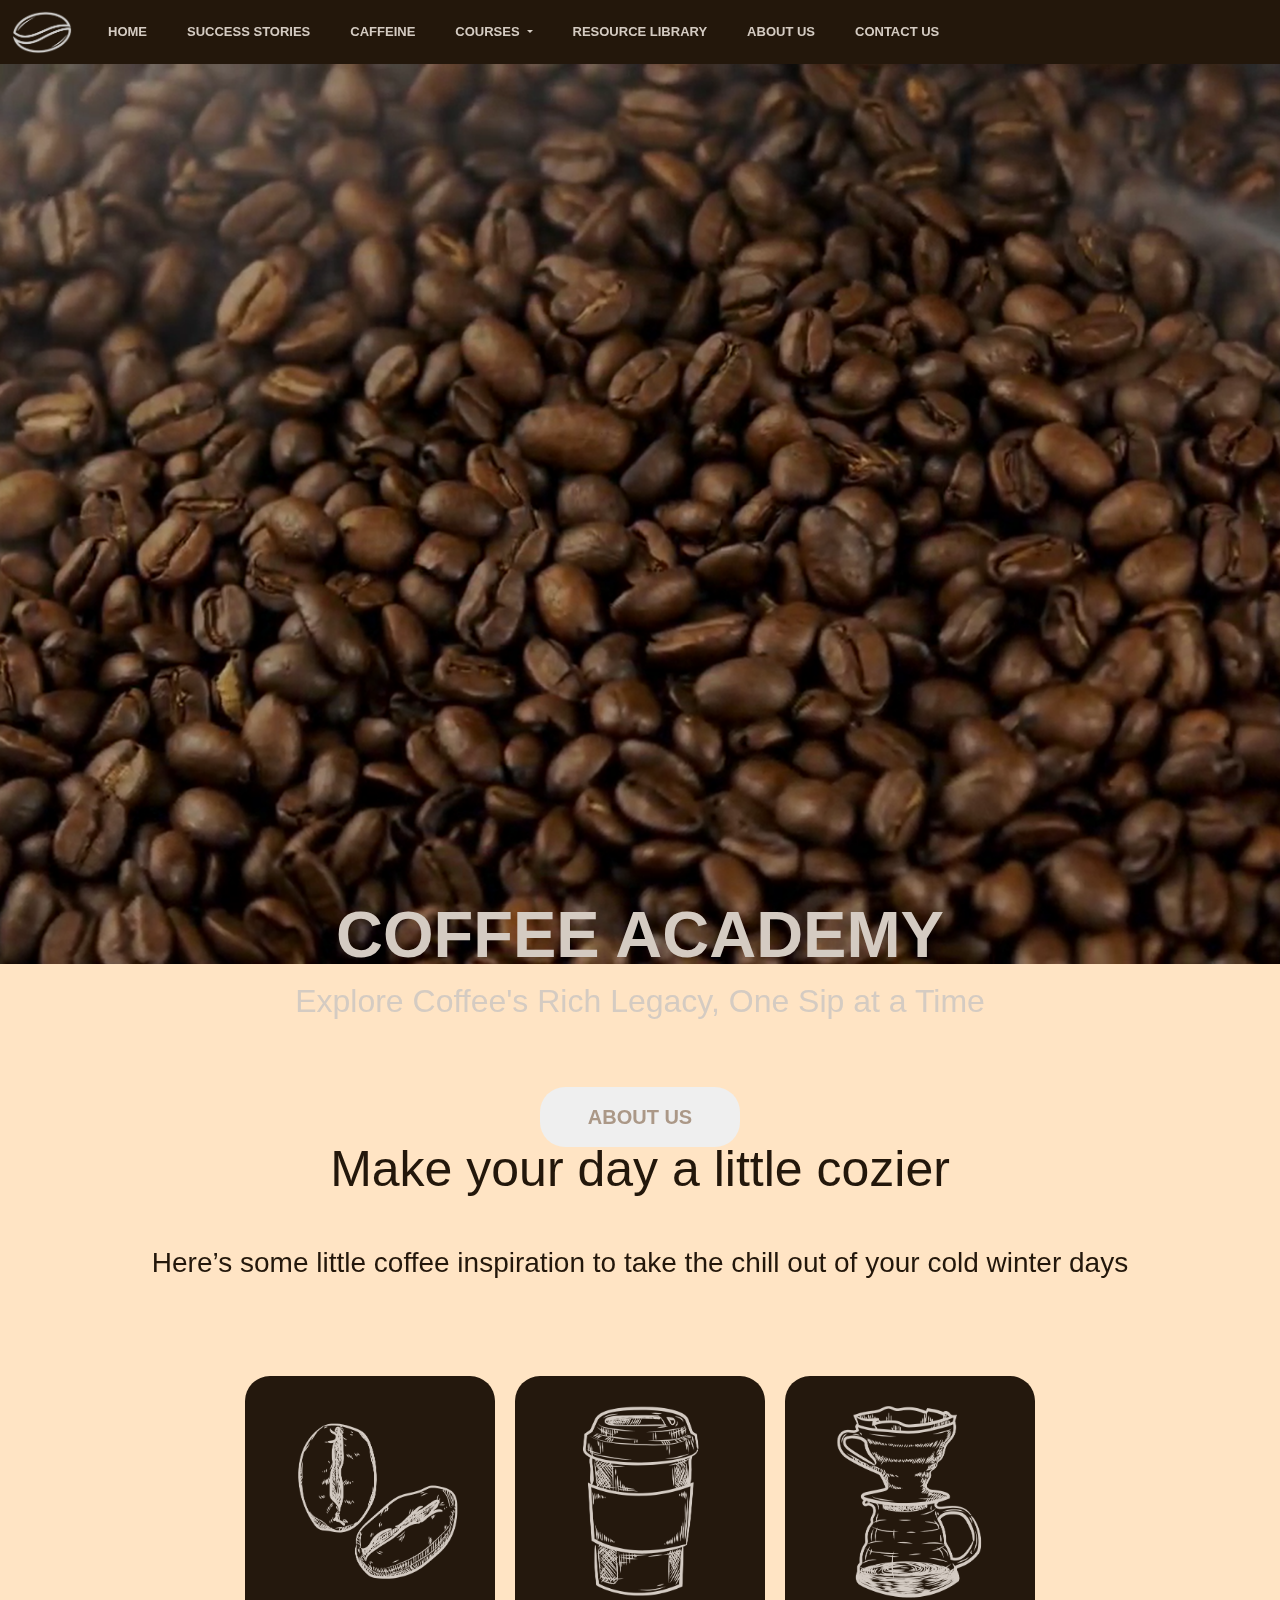
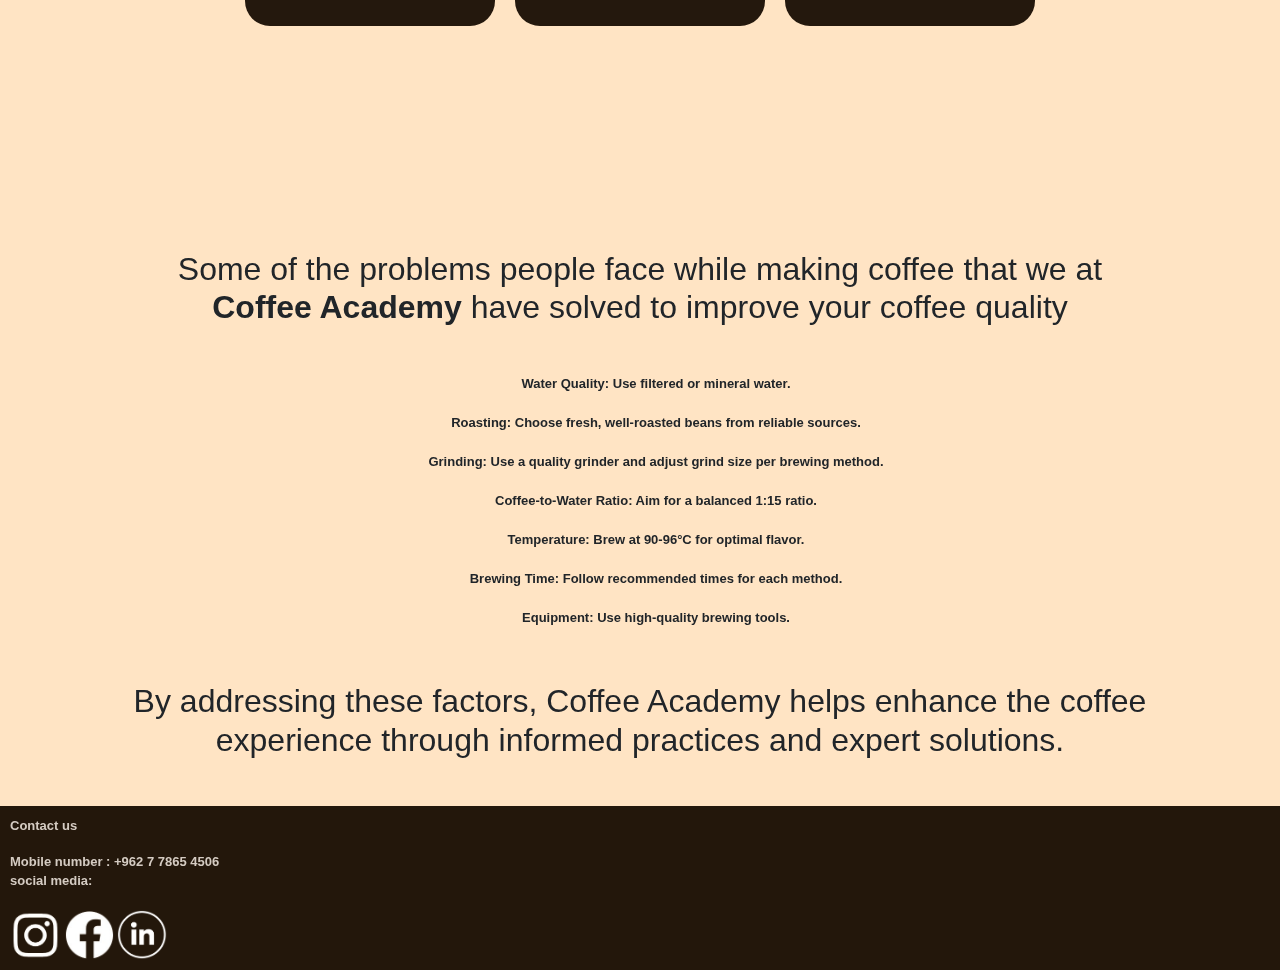
==== commit 48069971: "Update index.html" ====
--- a/index.html
+++ b/index.html
@@ -127,62 +127,61 @@
 
 
 <body>
-
-  <div class="container-fluid" style="padding: 0%;">
-
-    <div class="panner">
-
-      <nav class="navbar navbar-expand-lg bg-body-tertiary" style="padding: 0%;">
-        <div class="container-fluid" style="  background-color: #23170B;  ;">
-          <a class="navbar-brand" href="index.html">
+  <nav class="navbar navbar-expand-lg bg-body-tertiary" style="padding: 0%;">
+    <div class="container-fluid" style="  background-color: #23170B;  ;">
+        <a class="navbar-brand" href="index.html">
             <img src="logo.png" alt="Bootstrap" width="60" height="44">
-          </a>
-          <button class="navbar-toggler" type="button" data-bs-toggle="collapse"
+        </a>
+        <button class="navbar-toggler" type="button" data-bs-toggle="collapse"
             data-bs-target="#navbarSupportedContent" aria-controls="navbarSupportedContent" aria-expanded="false"
             aria-label="Toggle navigation">
             <span class="navbar-toggler-icon"></span>
-          </button>
-          <div class="collapse navbar-collapse" id="navbarSupportedContent">
+        </button>
+        <div class="collapse navbar-collapse" id="navbarSupportedContent">
             <ul class="navbar-nav me-auto mb-2 mb-lg-0">
-              <li class="nav-item">
-                <a class="nav-link active" aria-current="page" href="index.html" style="color: #d4cbc2;">Home</a>
-              </li>
-              <li class="nav-item">
-                <a class="nav-link" href="SuccessStoris.html" style="color: #d4cbc2;">Success Stories</a>
-              </li>
-              <li class="nav-item">
-                <a class="nav-link" href="caffeine.html" style="color: #d4cbc2;">caffeine</a>
-              </li>
-              <li class="nav-item dropdown">
-                <a class="nav-link dropdown-toggle" role="button" data-bs-toggle="dropdown" aria-expanded="false"
-                  style="color: #d4cbc2;">
-                  Courses
-                </a>
-                <ul class="dropdown-menu" style="  background-color: #23170B; ">
-                  <li><a class="dropdown-item" href="Albun.html" style="color: #d4cbc2;">BEANS</a></li>
-                  <li><a class="dropdown-item" href="Machines.html" style="color: #d4cbc2;">Machines</a></li>
-                  <li><a class="dropdown-item" href="SecretRecipe.html" style="color: #d4cbc2;">Secret Recipes</a></li>
-                </ul>
-              </li>
-              <li class="nav-item">
-                <a class="nav-link" href="ResourceLibrary.html" style="color: #d4cbc2;">Resource Library</a>
-              </li>
-              <li class="nav-item">
-                <a class="nav-link" href="AboutUS.html" style="color: #d4cbc2;">About Us</a>
-              </li>
-              <li class="nav-item">
-                <a class="nav-link" href="ContactUs.html" style="color: #d4cbc2;">Contact Us</a>
-              </li>
+                <li class="nav-item">
+                    <a class="nav-link active" aria-current="page" href="index.html"
+                        style="color: #d4cbc2;">Home</a>
+                </li>
+                <li class="nav-item">
+                    <a class="nav-link" href="SuccessStoris.html" style="color: #d4cbc2;">Success Stories</a>
+                </li>
+                <li class="nav-item">
+                    <a class="nav-link" href="caffeine.html" style="color: #d4cbc2;">caffeine</a>
+                </li>
+                <li class="nav-item dropdown">
+                    <a class="nav-link dropdown-toggle" role="button" data-bs-toggle="dropdown"
+                        aria-expanded="false" style="color: #d4cbc2;">
+                        Courses
+                    </a>
+                    <ul class="dropdown-menu" style="  background-color: #23170B; ">
+                        <li><a class="dropdown-item" href="Albun.html" style="color: #d4cbc2;">BEANS</a></li>
+                        <li><a class="dropdown-item" href="Machines.html" style="color: #d4cbc2;">Machines</a></li>
+                        <li><a class="dropdown-item" href="SecretRecipe.html" style="color: #d4cbc2;">Secret
+                                Recipes</a></li>
+                    </ul>
+                </li>
+                <li class="nav-item">
+                    <a class="nav-link" href="ResourceLibrary.html" style="color: #d4cbc2;">Resource Library</a>
+                </li>
+                <li class="nav-item">
+                    <a class="nav-link" href="AboutUS.html" style="color: #d4cbc2;">About Us</a>
+                </li>
+                <li class="nav-item">
+                    <a class="nav-link" href="ContactUs.html" style="color: #d4cbc2;">Contact Us</a>
+                </li>
 
             </ul>
 
-          </div>
         </div>
-      </nav>
-
-
-
-      <div class="content">
+    </div>
+</nav>
+    
+      <div class="panner1">
+        
+        
+        
+        <div class="content container-fluid">
         <h1>COFFEE ACADEMY</h1>
         <h2>Explore Coffee's Rich Legacy, One Sip at a Time</h2>
         <br><br>
@@ -197,15 +196,14 @@
           font-size: 20px;
           cursor: pointer;
           font-weight: 600;
-          
           ">ABOUT US</button></a>
         </div>
       </div>
     </div>
-  </div>
+ 
   <img class="logo-left" src="logo.png" alt="Logo">
   <img class="logo-right" src="logo.png" alt="Logo">
-
+  
   <div class="medl">
     <br>
     <br>
--- a/style.css
+++ b/style.css
@@ -10,13 +10,16 @@
   background-color: bisque;
 
 }
-
-.panner {
+.navbar-toggler-icon {
+  background-color: #d4cbc2;
+  border-radius: 10px;
+}
+.panner1 {
   width: 100%;
   height: 100vh;
-  background-image: linear-gradient(rgba(0, 0, 0, 0.40), rgba(0, 0, 0, 0.40));
+  background-image: url(bunim.png);
   background-position: center;
-  background-size: center;
+  background-size: cover;
 }
 
 .navbar {
@@ -69,22 +72,18 @@
   transition: 0.1s;
 }
 
-.content {
-  width: 100%;
+.content{
+
+  text-align: center;
+  color: #d4cbc2;
   position: absolute;
-  color: #e8e2db;
-  top: 45%;
-  transform: translateY(-50%);
-  text-align: center;
-  z-index: 0;
-}
-
-.content h1 {
-  margin-top: 80px;
-  font-size: 90px;
+  padding-top: 65%;
+  
+}
+.content h1{
+  font-size: 65px;
   font-weight: 800;
 }
-
 button {
   width: 200px;
   padding: 15px;
@@ -107,25 +106,7 @@
   color: #d4cbc3;
 }
 
-.panner video {
-  position: absolute;
-  right: 0;
-  bottom: 0;
-  z-index: -1;
-}
-
-@media(min-aspect-ratio : 16/9) {
-  .panner video {
-    width: 100%;
-    height: auto;
-  }
-}
-@media(max-aspect-ratio : 16/9) {
-  .panner video {
-    width: auto;
-    height: 100%;
-  }
-}
+
 
 .email h1 {
   color: #23170B;
@@ -161,27 +142,7 @@
   padding: 10px;
 }
 
-.header nav {
-  margin-top: 10px;
-  align-items: center;
-  justify-content: flex-end;
-  text-align: right;
-  padding: 40px;
-
-}
-
-.header nav ul li {
-  list-style: none;
-  display: inline-block;
-  padding: 20px 180px;
-
-}
-
-.header nav ul li a {
-  color: #d4cbc2;
-  text-decoration: none;
-  font-size: 20px;
-}
+
 
 .fot {
   padding-bottom: 0;
@@ -243,71 +204,5 @@
 }
 
 
-.imagess {
-  justify-content: center;
-  display: flex;
-}
-
-.beans {
-  background-image: url(beanx.png);
-  background-repeat: no-repeat;
-  background-size: cover;
-  background-position: center;
-  z-index: 1;
-  padding: 10px;
-  border-radius: 25px;
-  width: 250px;
-  height: 250px;
-  margin: 10px;
-}
-
-.beans:hover {
-  background-image: url(BEANSBLUR.png);
-  background-repeat: no-repeat;
-  background-size: cover;
-  width: 260px;
-  height: 260px;
-  transition: 0.5s;
-}
-
-.Secret {
-  background-image: url(recepes.png);
-  background-repeat: no-repeat;
-  background-size: cover;
-  background-position: center;
-  z-index: 1;
-  border-radius: 25px;
-  width: 250px;
-  height: 250px;
-  margin: 10px;
-}
-
-.Secret:hover {
-  background-image: url(SecretBLUR.png);
-  background-repeat: no-repeat;
-  background-size: cover;
-  width: 260px;
-  height: 260px;
-  transition: 0.5s;
-}
-
-.machines {
-  background-image: url(v60mach.png);
-  background-repeat: no-repeat;
-  background-size: cover;
-  background-position: center;
-  z-index: 1;
-  border-radius: 25px;
-  width: 250px;
-  height: 250px;
-  margin: 10px;
-}
-
-.machines:hover {
-  background-image: url(MACHINESBLUR.png);
-  background-repeat: no-repeat;
-  background-size: cover;
-  width: 260px;
-  height: 260px;
-  transition: 0.5s;
-}
+
+
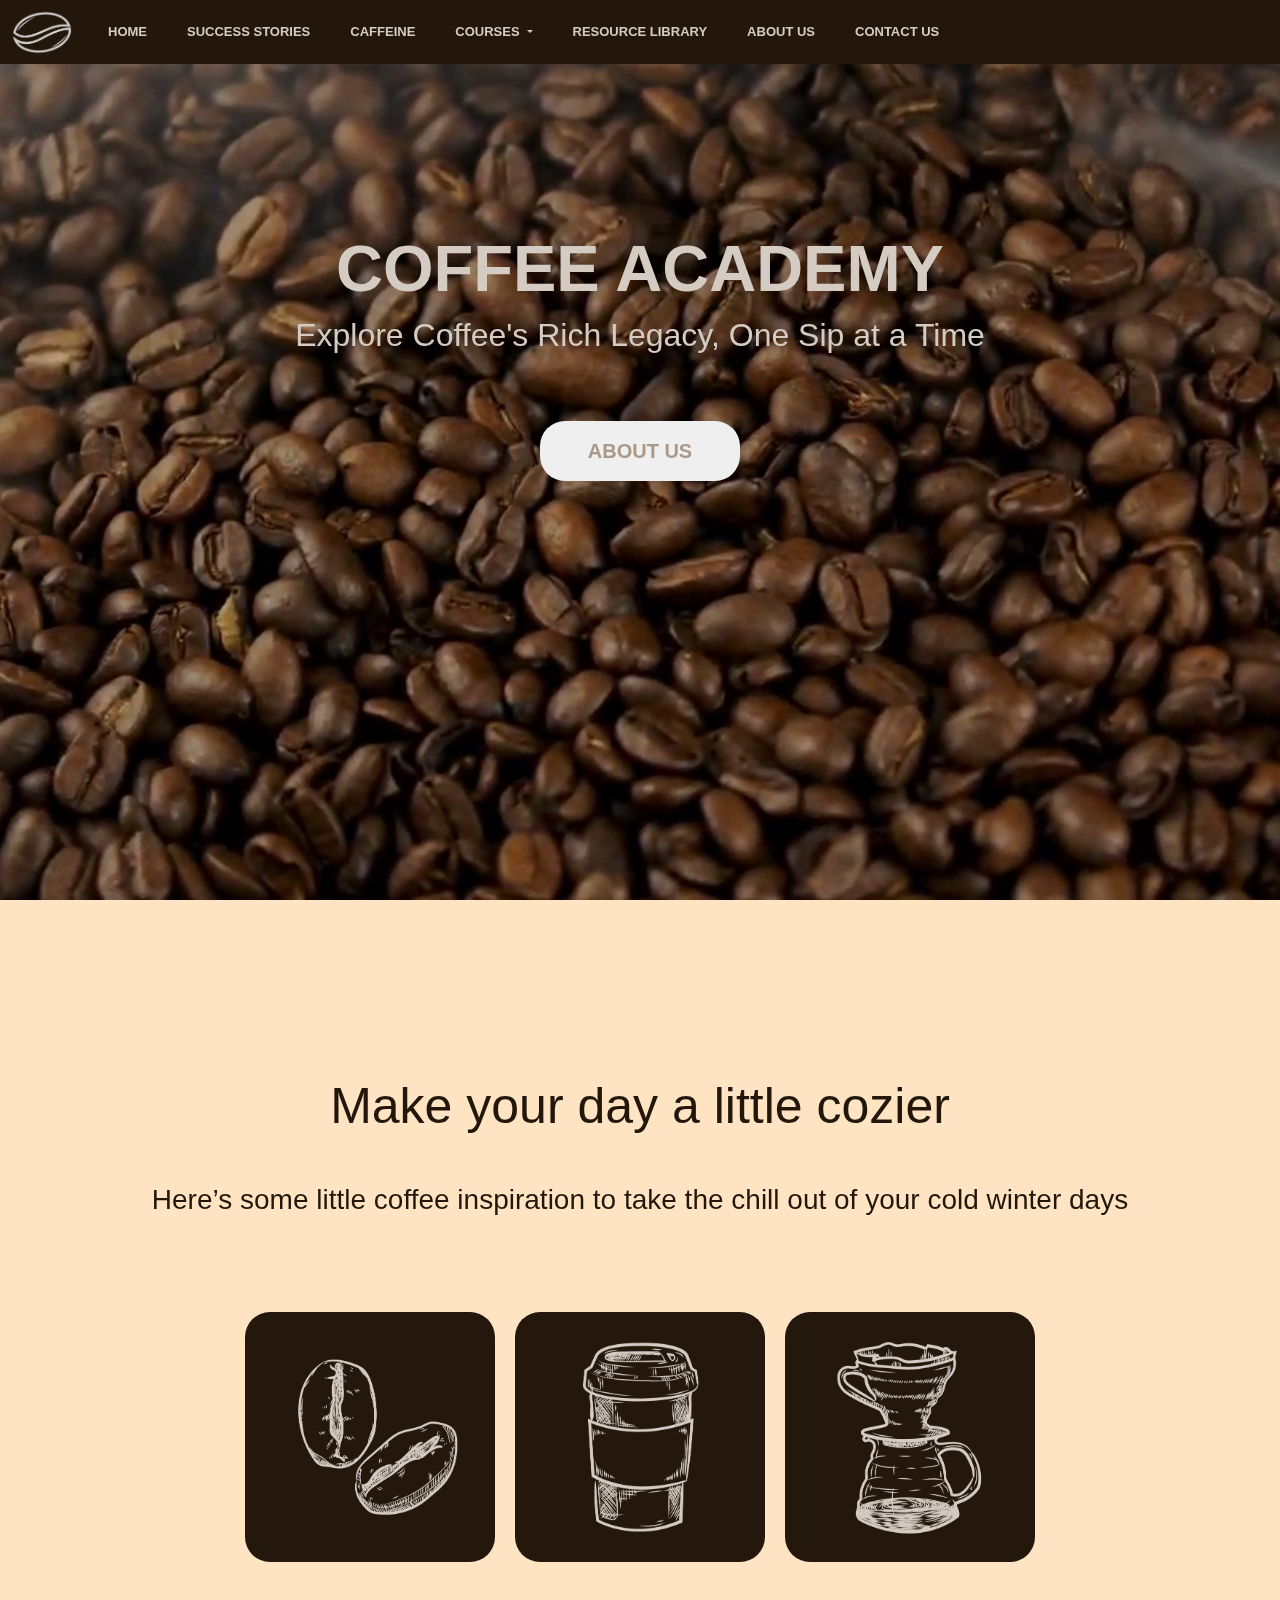
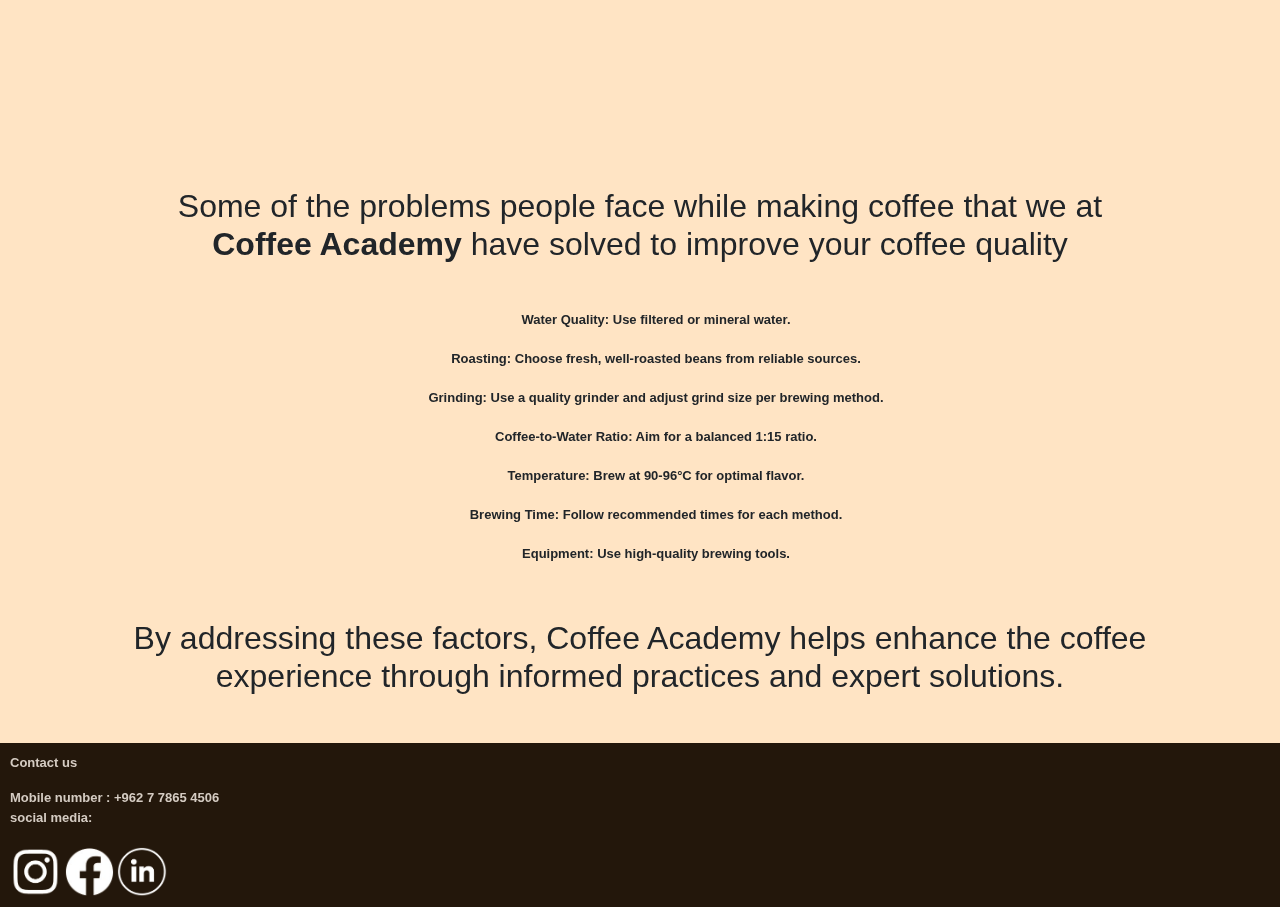
==== commit 7f69dc0b: "Update index.html" ====
--- a/index.html
+++ b/index.html
@@ -127,6 +127,7 @@
 
 
 <body>
+  <div class="panner1">
   <nav class="navbar navbar-expand-lg bg-body-tertiary" style="padding: 0%;">
     <div class="container-fluid" style="  background-color: #23170B;  ;">
         <a class="navbar-brand" href="index.html">
@@ -177,7 +178,6 @@
     </div>
 </nav>
     
-      <div class="panner1">
         
         
         
--- a/style.css
+++ b/style.css
@@ -76,8 +76,8 @@
 
   text-align: center;
   color: #d4cbc2;
-  position: absolute;
-  padding-top: 65%;
+  position:absolute;
+  padding-top: 13%;
   
 }
 .content h1{
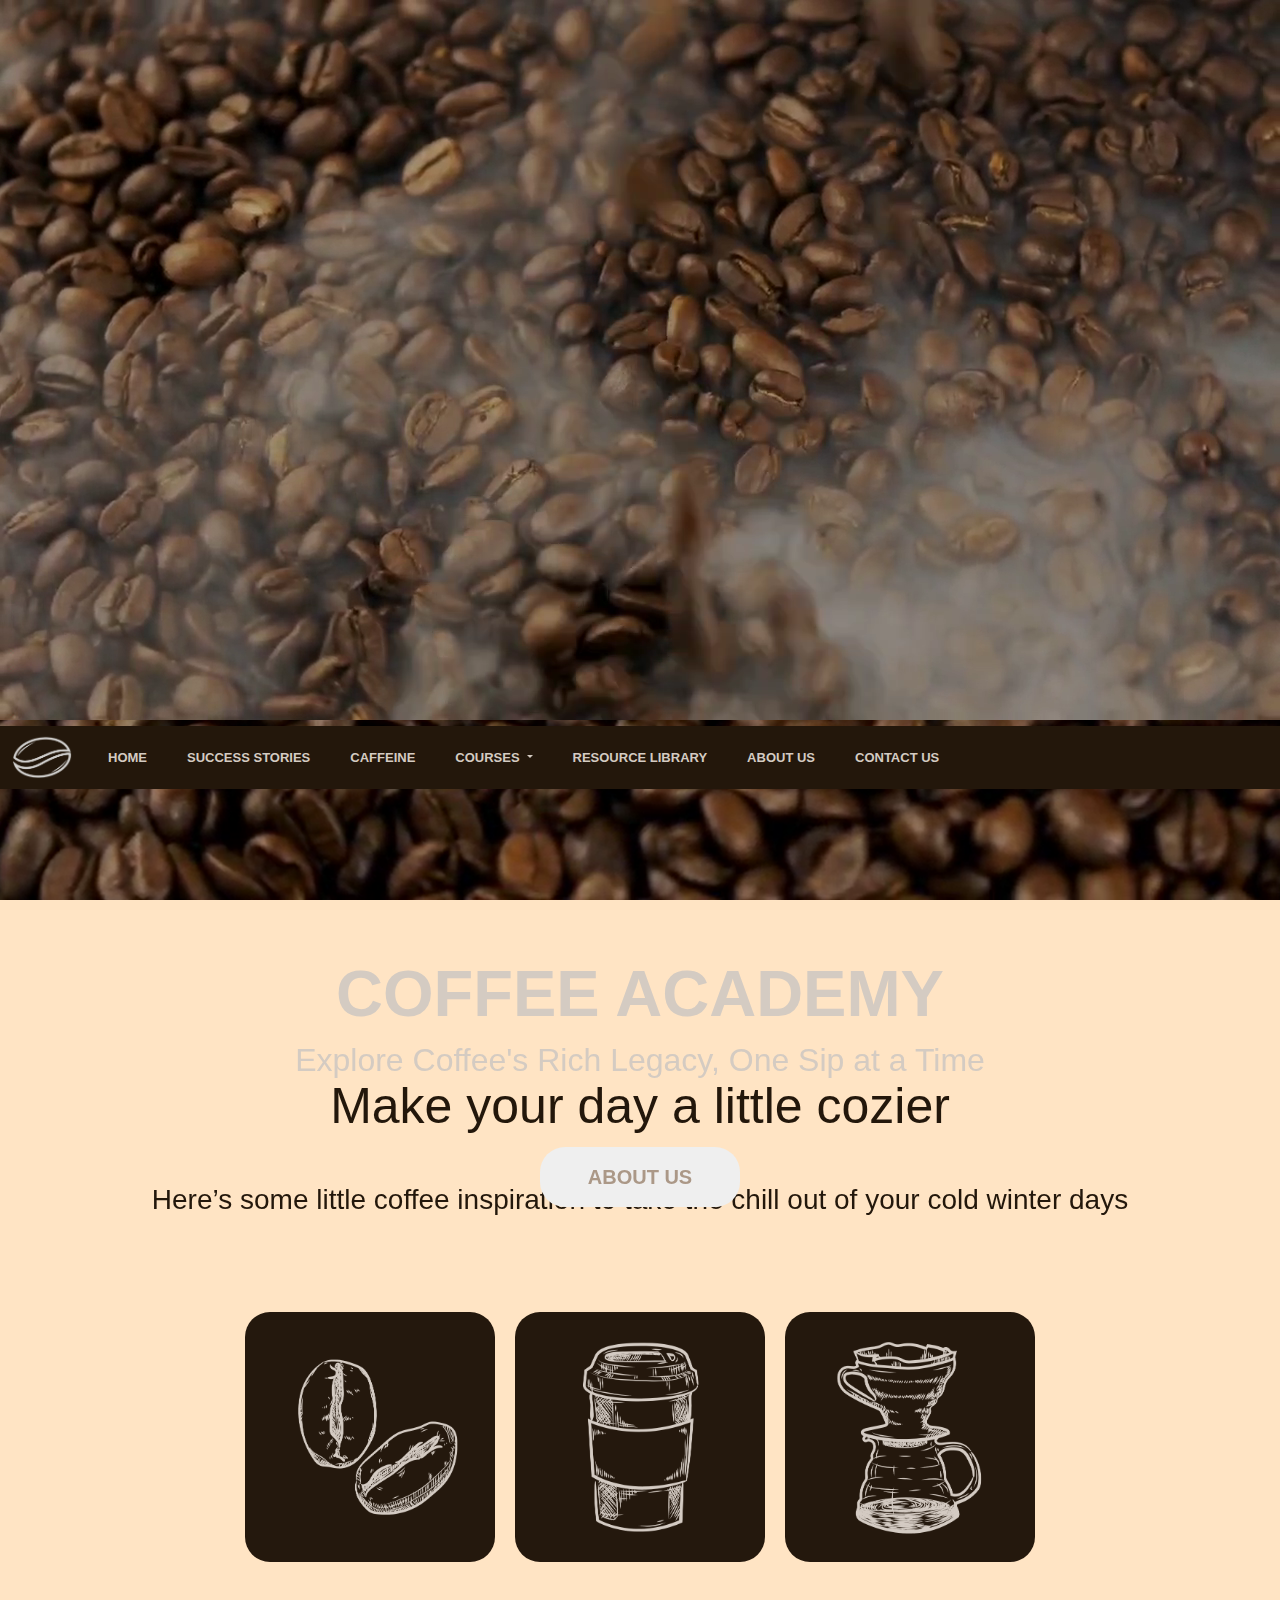
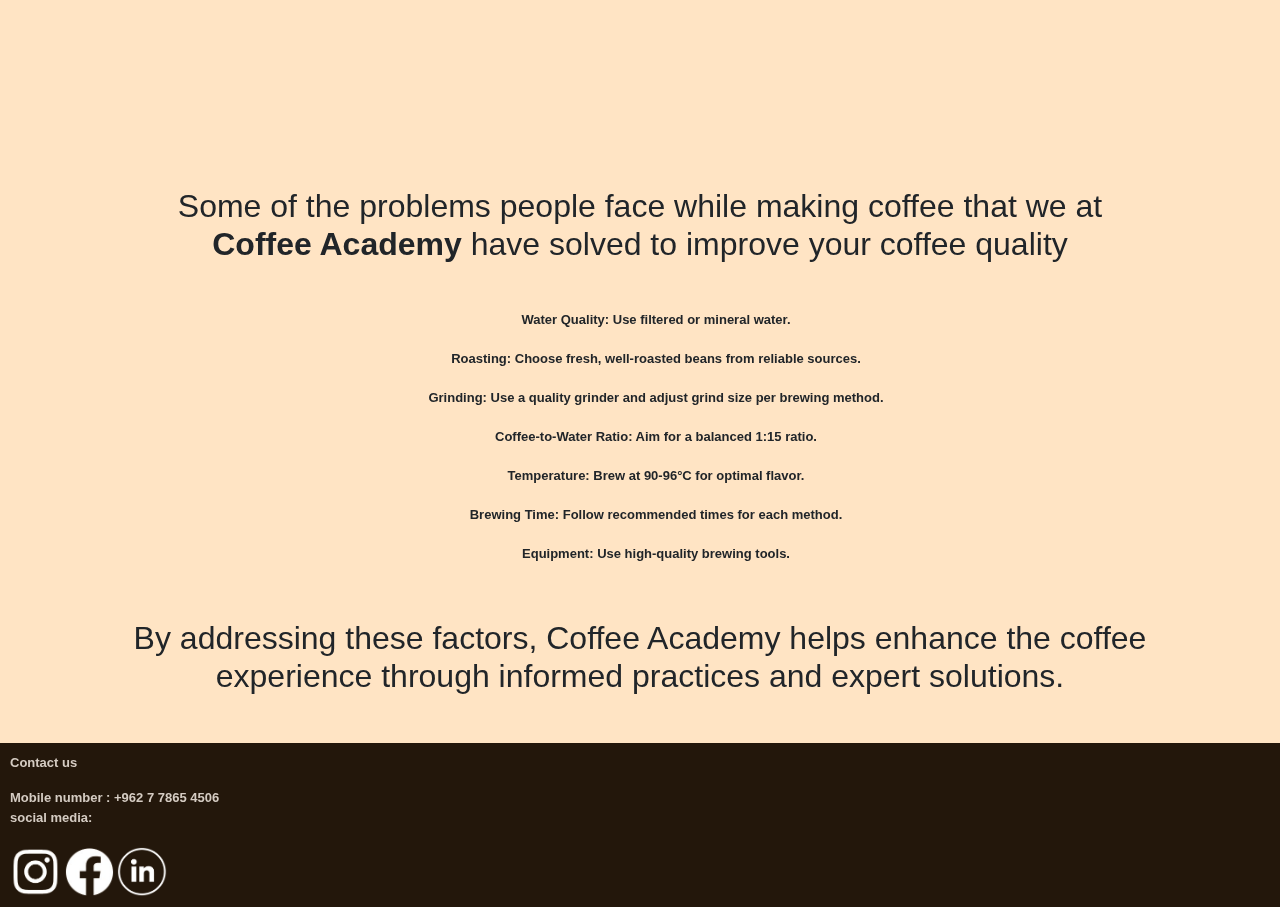
==== commit c4c47e63: "Update index.html" ====
--- a/index.html
+++ b/index.html
@@ -128,65 +128,68 @@
 
 <body>
   <div class="panner1">
-  <nav class="navbar navbar-expand-lg bg-body-tertiary" style="padding: 0%;">
-    <div class="container-fluid" style="  background-color: #23170B;  ;">
+    <video autoplay loop muted plays-inline>
+      <source src="bun.mp4" type="video/mp4">
+    </video>
+    <nav class="navbar navbar-expand-lg bg-body-tertiary" style="padding: 0%;">
+      <div class="container-fluid" style="  background-color: #23170B;  ;">
         <a class="navbar-brand" href="index.html">
-            <img src="logo.png" alt="Bootstrap" width="60" height="44">
+          <img src="logo.png" alt="Bootstrap" width="60" height="44">
         </a>
         <button class="navbar-toggler" type="button" data-bs-toggle="collapse"
-            data-bs-target="#navbarSupportedContent" aria-controls="navbarSupportedContent" aria-expanded="false"
-            aria-label="Toggle navigation">
-            <span class="navbar-toggler-icon"></span>
-        </button>
-        <div class="collapse navbar-collapse" id="navbarSupportedContent">
-            <ul class="navbar-nav me-auto mb-2 mb-lg-0">
-                <li class="nav-item">
-                    <a class="nav-link active" aria-current="page" href="index.html"
-                        style="color: #d4cbc2;">Home</a>
-                </li>
-                <li class="nav-item">
-                    <a class="nav-link" href="SuccessStoris.html" style="color: #d4cbc2;">Success Stories</a>
-                </li>
-                <li class="nav-item">
-                    <a class="nav-link" href="caffeine.html" style="color: #d4cbc2;">caffeine</a>
-                </li>
-                <li class="nav-item dropdown">
-                    <a class="nav-link dropdown-toggle" role="button" data-bs-toggle="dropdown"
-                        aria-expanded="false" style="color: #d4cbc2;">
-                        Courses
-                    </a>
-                    <ul class="dropdown-menu" style="  background-color: #23170B; ">
-                        <li><a class="dropdown-item" href="Albun.html" style="color: #d4cbc2;">BEANS</a></li>
-                        <li><a class="dropdown-item" href="Machines.html" style="color: #d4cbc2;">Machines</a></li>
-                        <li><a class="dropdown-item" href="SecretRecipe.html" style="color: #d4cbc2;">Secret
-                                Recipes</a></li>
-                    </ul>
-                </li>
-                <li class="nav-item">
-                    <a class="nav-link" href="ResourceLibrary.html" style="color: #d4cbc2;">Resource Library</a>
-                </li>
-                <li class="nav-item">
-                    <a class="nav-link" href="AboutUS.html" style="color: #d4cbc2;">About Us</a>
-                </li>
-                <li class="nav-item">
-                    <a class="nav-link" href="ContactUs.html" style="color: #d4cbc2;">Contact Us</a>
-                </li>
-
+        data-bs-target="#navbarSupportedContent" aria-controls="navbarSupportedContent" aria-expanded="false"
+        aria-label="Toggle navigation">
+        <span class="navbar-toggler-icon"></span>
+      </button>
+      <div class="collapse navbar-collapse" id="navbarSupportedContent">
+        <ul class="navbar-nav me-auto mb-2 mb-lg-0">
+          <li class="nav-item">
+            <a class="nav-link active" aria-current="page" href="index.html"
+            style="color: #d4cbc2;">Home</a>
+          </li>
+          <li class="nav-item">
+            <a class="nav-link" href="SuccessStoris.html" style="color: #d4cbc2;">Success Stories</a>
+          </li>
+          <li class="nav-item">
+            <a class="nav-link" href="caffeine.html" style="color: #d4cbc2;">caffeine</a>
+          </li>
+          <li class="nav-item dropdown">
+            <a class="nav-link dropdown-toggle" role="button" data-bs-toggle="dropdown"
+            aria-expanded="false" style="color: #d4cbc2;">
+            Courses
+          </a>
+          <ul class="dropdown-menu" style="  background-color: #23170B; ">
+            <li><a class="dropdown-item" href="Albun.html" style="color: #d4cbc2;">BEANS</a></li>
+            <li><a class="dropdown-item" href="Machines.html" style="color: #d4cbc2;">Machines</a></li>
+            <li><a class="dropdown-item" href="SecretRecipe.html" style="color: #d4cbc2;">Secret
+              Recipes</a></li>
             </ul>
-
-        </div>
-    </div>
-</nav>
-    
+          </li>
+          <li class="nav-item">
+            <a class="nav-link" href="ResourceLibrary.html" style="color: #d4cbc2;">Resource Library</a>
+          </li>
+          <li class="nav-item">
+            <a class="nav-link" href="AboutUS.html" style="color: #d4cbc2;">About Us</a>
+          </li>
+          <li class="nav-item">
+            <a class="nav-link" href="ContactUs.html" style="color: #d4cbc2;">Contact Us</a>
+          </li>
+          
+        </ul>
         
-        
-        
-        <div class="content container-fluid">
-        <h1>COFFEE ACADEMY</h1>
-        <h2>Explore Coffee's Rich Legacy, One Sip at a Time</h2>
-        <br><br>
-        <div>
-          <a href="AboutUS.html"> <button type="button" style="  width: 200px;
+      </div>
+    </div>
+  </nav>
+  
+  
+  
+  
+  <div class="content container-fluid">
+    <h1>COFFEE ACADEMY</h1>
+    <h2>Explore Coffee's Rich Legacy, One Sip at a Time</h2>
+    <br><br>
+    <div>
+      <a href="AboutUS.html"> <button type="button" style="  width: 200px;
           padding: 15px;
           margin: 20px 5px;
           text-align: center;
@@ -196,6 +199,7 @@
           font-size: 20px;
           cursor: pointer;
           font-weight: 600;
+          
           ">ABOUT US</button></a>
         </div>
       </div>
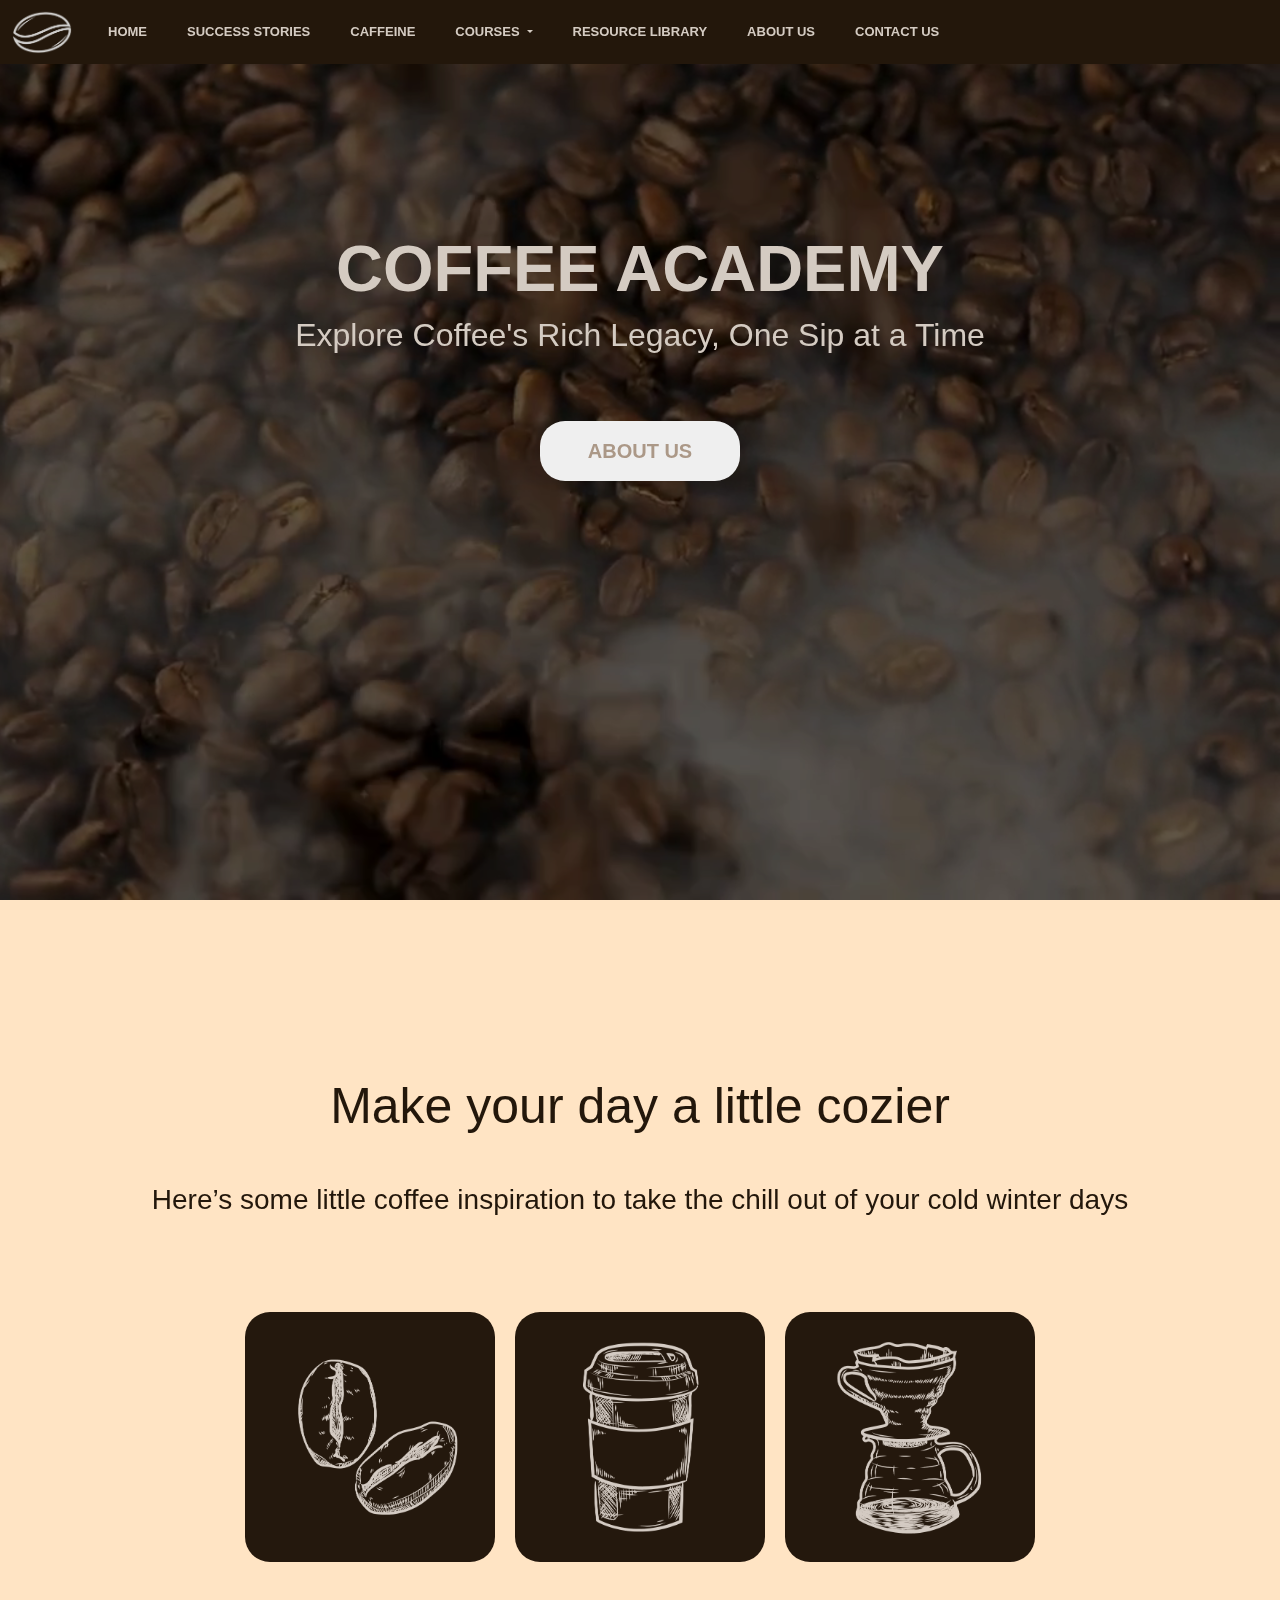
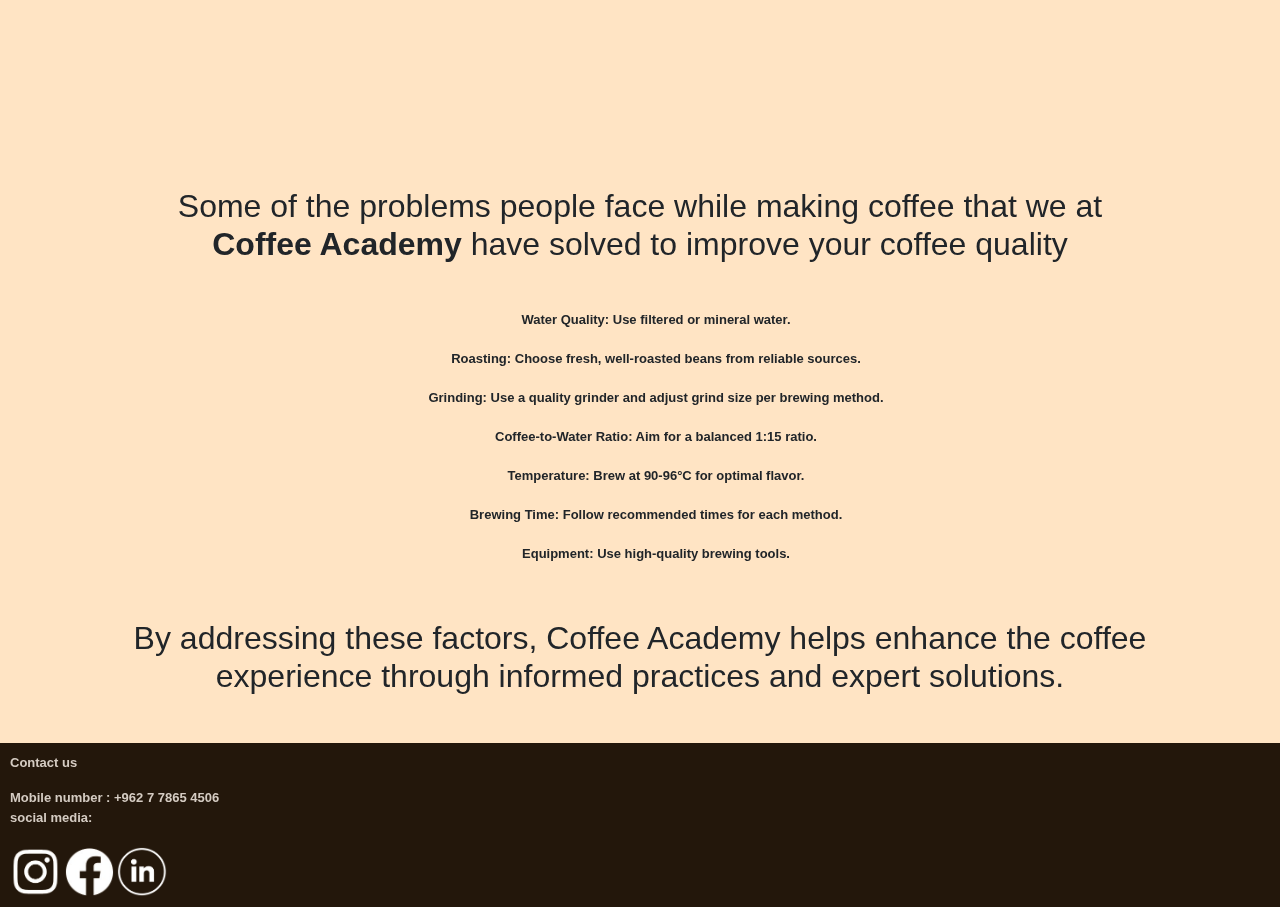
==== commit 5ff5506e: "Update index.html" ====
--- a/index.html
+++ b/index.html
@@ -128,7 +128,7 @@
 
 <body>
   <div class="panner1">
-    <video autoplay loop muted plays-inline>
+    <video autoplay loop muted plays-inline x-webkit-airplay="deny">
       <source src="bun.mp4" type="video/mp4">
     </video>
     <nav class="navbar navbar-expand-lg bg-body-tertiary" style="padding: 0%;">
--- a/style.css
+++ b/style.css
@@ -14,12 +14,33 @@
   background-color: #d4cbc2;
   border-radius: 10px;
 }
-.panner1 {
+.panner1{
   width: 100%;
   height: 100vh;
-  background-image: url(bunim.png);
+  background-image: linear-gradient(rgba(0,0,0,0.40),rgba(0,0,0,0.40));
   background-position: center;
   background-size: cover;
+}
+.panner1 video{
+  position: absolute;
+  right: 0;
+  bottom: 0;
+  z-index: -1;
+    background-size: cover;
+
+}
+
+@media(min-aspect-ratio : 16/9){
+  .panner1 video{
+    width: 100%;
+    height: auto;
+  }
+}
+@media(max-aspect-ratio : 16/9){
+  .panner1 video{
+    width: auto;
+    height:100%;
+  }
 }
 
 .navbar {
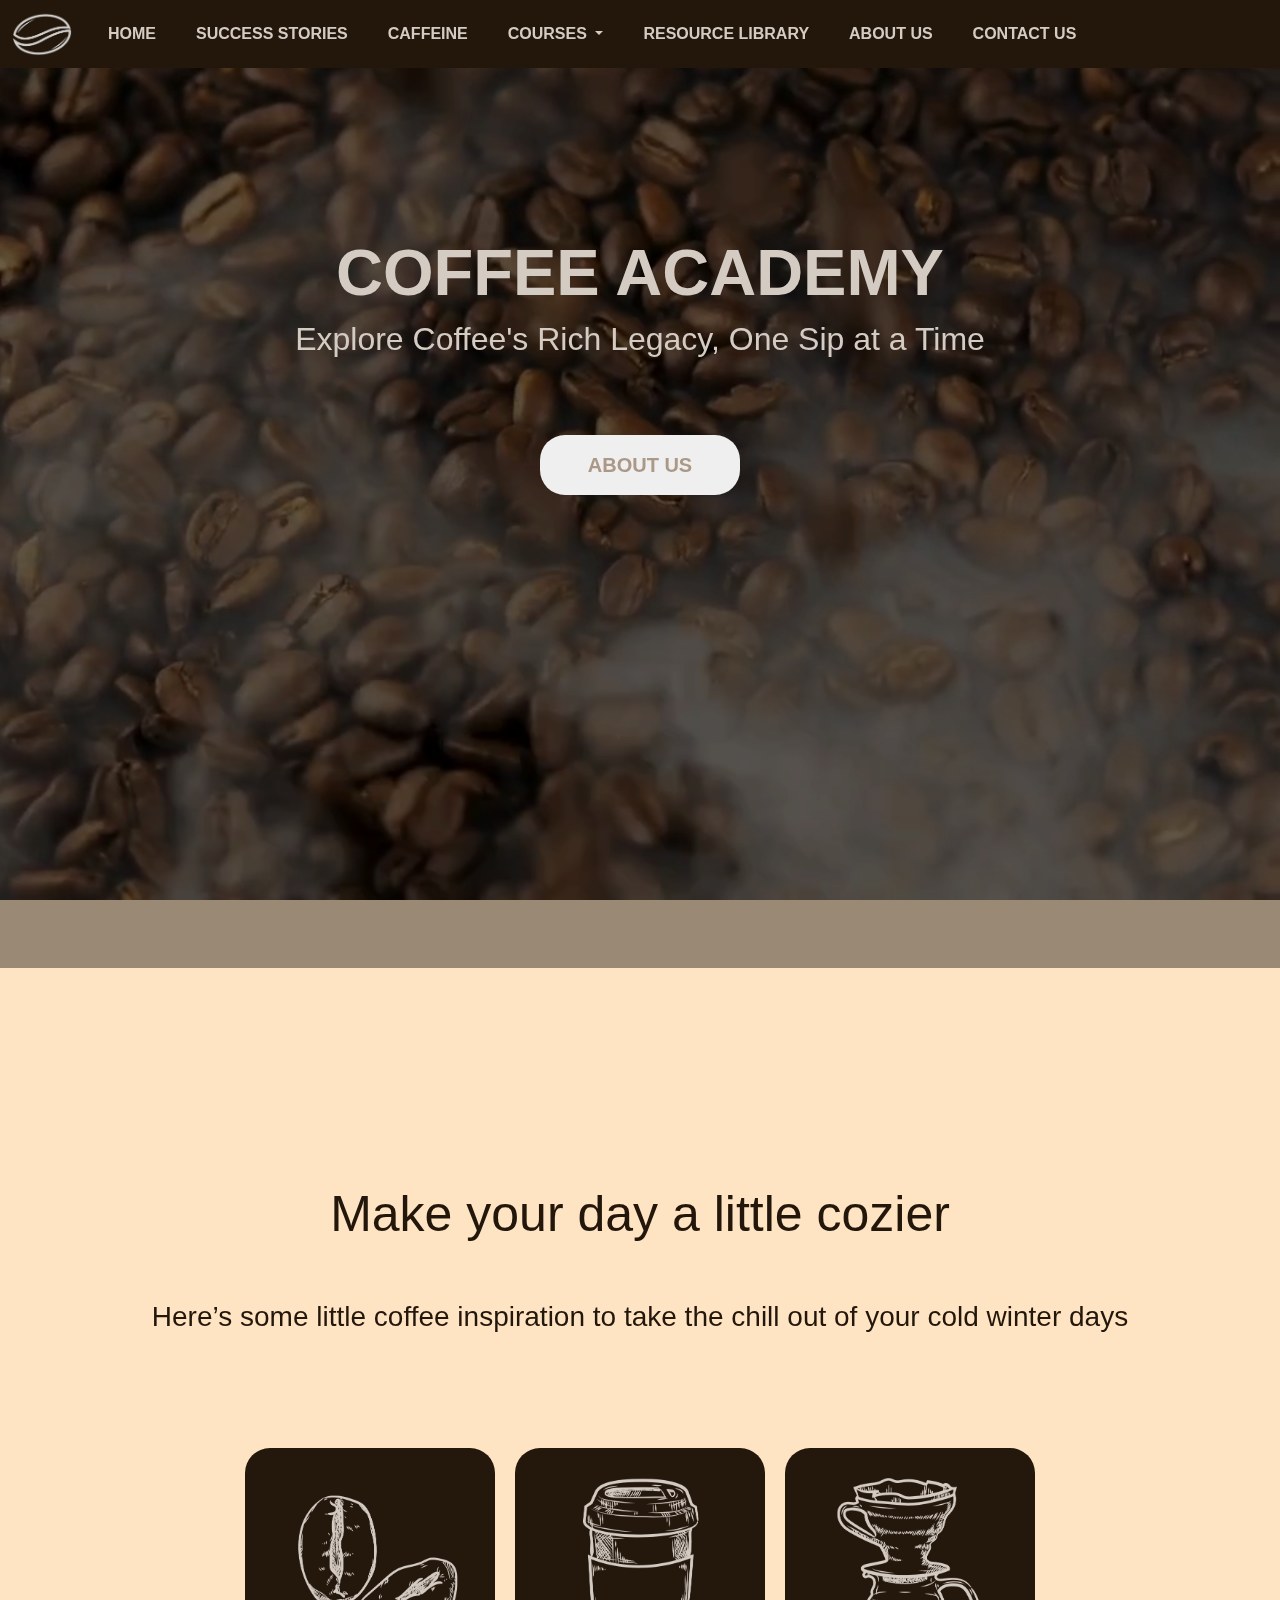
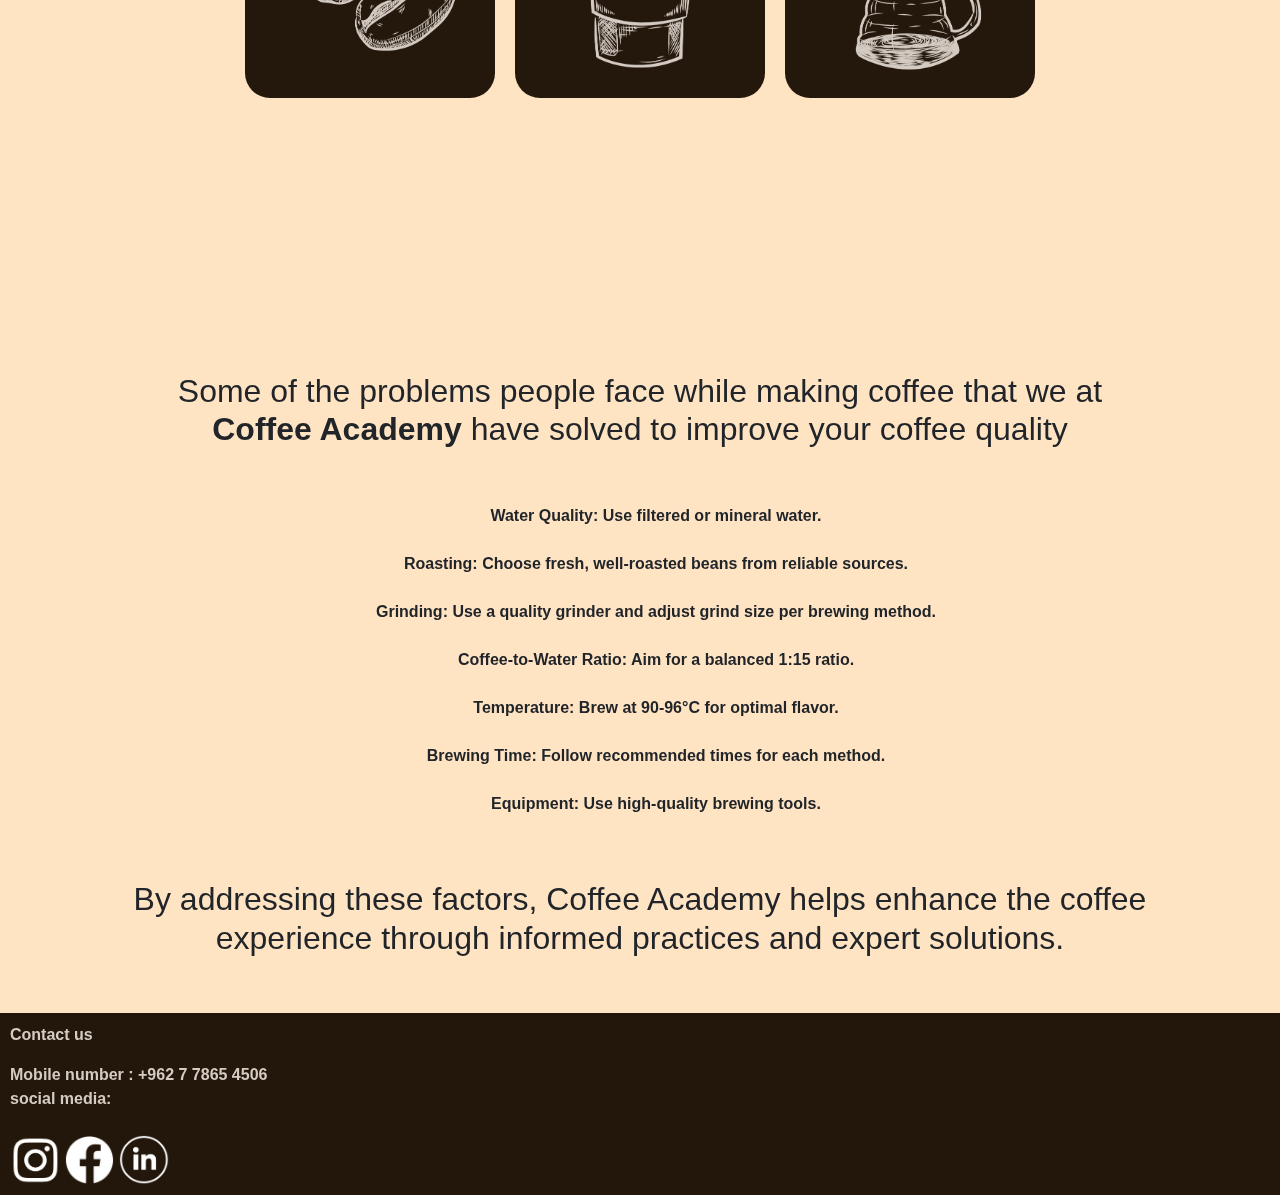
==== commit 2ae21a31: "Update index.html" ====
--- a/index.html
+++ b/index.html
@@ -17,7 +17,7 @@
       padding: 0;
       font-family: serif;
       font-weight: 600;
-      font-size: small;
+      
       background-color: bisque;
 
     }
@@ -127,63 +127,63 @@
 
 
 <body>
-  <div class="panner1">
-    <video autoplay loop muted plays-inline x-webkit-airplay="deny">
-      <source src="bun.mp4" type="video/mp4">
-    </video>
-    <nav class="navbar navbar-expand-lg bg-body-tertiary" style="padding: 0%;">
-      <div class="container-fluid" style="  background-color: #23170B;  ;">
-        <a class="navbar-brand" href="index.html">
-          <img src="logo.png" alt="Bootstrap" width="60" height="44">
+  <nav class="navbar navbar-expand-lg bg-body-tertiary" style="padding: 0%;">
+    <div class="container-fluid" style="  background-color: #23170B;  ;">
+      <a class="navbar-brand" href="index.html">
+        <img src="logo.png" alt="Bootstrap" width="60" height="44">
+      </a>
+      <button class="navbar-toggler" type="button" data-bs-toggle="collapse"
+      data-bs-target="#navbarSupportedContent" aria-controls="navbarSupportedContent" aria-expanded="false"
+      aria-label="Toggle navigation">
+      <span class="navbar-toggler-icon"></span>
+    </button>
+    <div class="collapse navbar-collapse" id="navbarSupportedContent">
+      <ul class="navbar-nav me-auto mb-2 mb-lg-0">
+        <li class="nav-item">
+          <a class="nav-link active" aria-current="page" href="index.html"
+          style="color: #d4cbc2;">Home</a>
+        </li>
+        <li class="nav-item">
+          <a class="nav-link" href="SuccessStoris.html" style="color: #d4cbc2;">Success Stories</a>
+        </li>
+        <li class="nav-item">
+          <a class="nav-link" href="caffeine.html" style="color: #d4cbc2;">caffeine</a>
+        </li>
+        <li class="nav-item dropdown">
+          <a class="nav-link dropdown-toggle" role="button" data-bs-toggle="dropdown"
+          aria-expanded="false" style="color: #d4cbc2;">
+          Courses
         </a>
-        <button class="navbar-toggler" type="button" data-bs-toggle="collapse"
-        data-bs-target="#navbarSupportedContent" aria-controls="navbarSupportedContent" aria-expanded="false"
-        aria-label="Toggle navigation">
-        <span class="navbar-toggler-icon"></span>
-      </button>
-      <div class="collapse navbar-collapse" id="navbarSupportedContent">
-        <ul class="navbar-nav me-auto mb-2 mb-lg-0">
-          <li class="nav-item">
-            <a class="nav-link active" aria-current="page" href="index.html"
-            style="color: #d4cbc2;">Home</a>
-          </li>
-          <li class="nav-item">
-            <a class="nav-link" href="SuccessStoris.html" style="color: #d4cbc2;">Success Stories</a>
-          </li>
-          <li class="nav-item">
-            <a class="nav-link" href="caffeine.html" style="color: #d4cbc2;">caffeine</a>
-          </li>
-          <li class="nav-item dropdown">
-            <a class="nav-link dropdown-toggle" role="button" data-bs-toggle="dropdown"
-            aria-expanded="false" style="color: #d4cbc2;">
-            Courses
-          </a>
-          <ul class="dropdown-menu" style="  background-color: #23170B; ">
-            <li><a class="dropdown-item" href="Albun.html" style="color: #d4cbc2;">BEANS</a></li>
-            <li><a class="dropdown-item" href="Machines.html" style="color: #d4cbc2;">Machines</a></li>
-            <li><a class="dropdown-item" href="SecretRecipe.html" style="color: #d4cbc2;">Secret
-              Recipes</a></li>
-            </ul>
-          </li>
-          <li class="nav-item">
-            <a class="nav-link" href="ResourceLibrary.html" style="color: #d4cbc2;">Resource Library</a>
-          </li>
-          <li class="nav-item">
-            <a class="nav-link" href="AboutUS.html" style="color: #d4cbc2;">About Us</a>
-          </li>
-          <li class="nav-item">
-            <a class="nav-link" href="ContactUs.html" style="color: #d4cbc2;">Contact Us</a>
-          </li>
-          
-        </ul>
+        <ul class="dropdown-menu" style="  background-color: #23170B; ">
+          <li><a class="dropdown-item" href="Albun.html" style="color: #d4cbc2;">BEANS</a></li>
+          <li><a class="dropdown-item" href="Machines.html" style="color: #d4cbc2;">Machines</a></li>
+          <li><a class="dropdown-item" href="SecretRecipe.html" style="color: #d4cbc2;">Secret
+            Recipes</a></li>
+          </ul>
+        </li>
+        <li class="nav-item">
+          <a class="nav-link" href="ResourceLibrary.html" style="color: #d4cbc2;">Resource Library</a>
+        </li>
+        <li class="nav-item">
+          <a class="nav-link" href="AboutUS.html" style="color: #d4cbc2;">About Us</a>
+        </li>
+        <li class="nav-item">
+          <a class="nav-link" href="ContactUs.html" style="color: #d4cbc2;">Contact Us</a>
+        </li>
         
-      </div>
-    </div>
-  </nav>
-  
-  
-  
-  
+      </ul>
+      
+    </div>
+  </div>
+</nav>
+
+
+<div class="panner1">
+<video autoplay loop muted plays-inline x-webkit-airplay="deny">
+  <source src="bun.mp4" type="video/mp4">
+</video>
+
+
   <div class="content container-fluid">
     <h1>COFFEE ACADEMY</h1>
     <h2>Explore Coffee's Rich Legacy, One Sip at a Time</h2>
